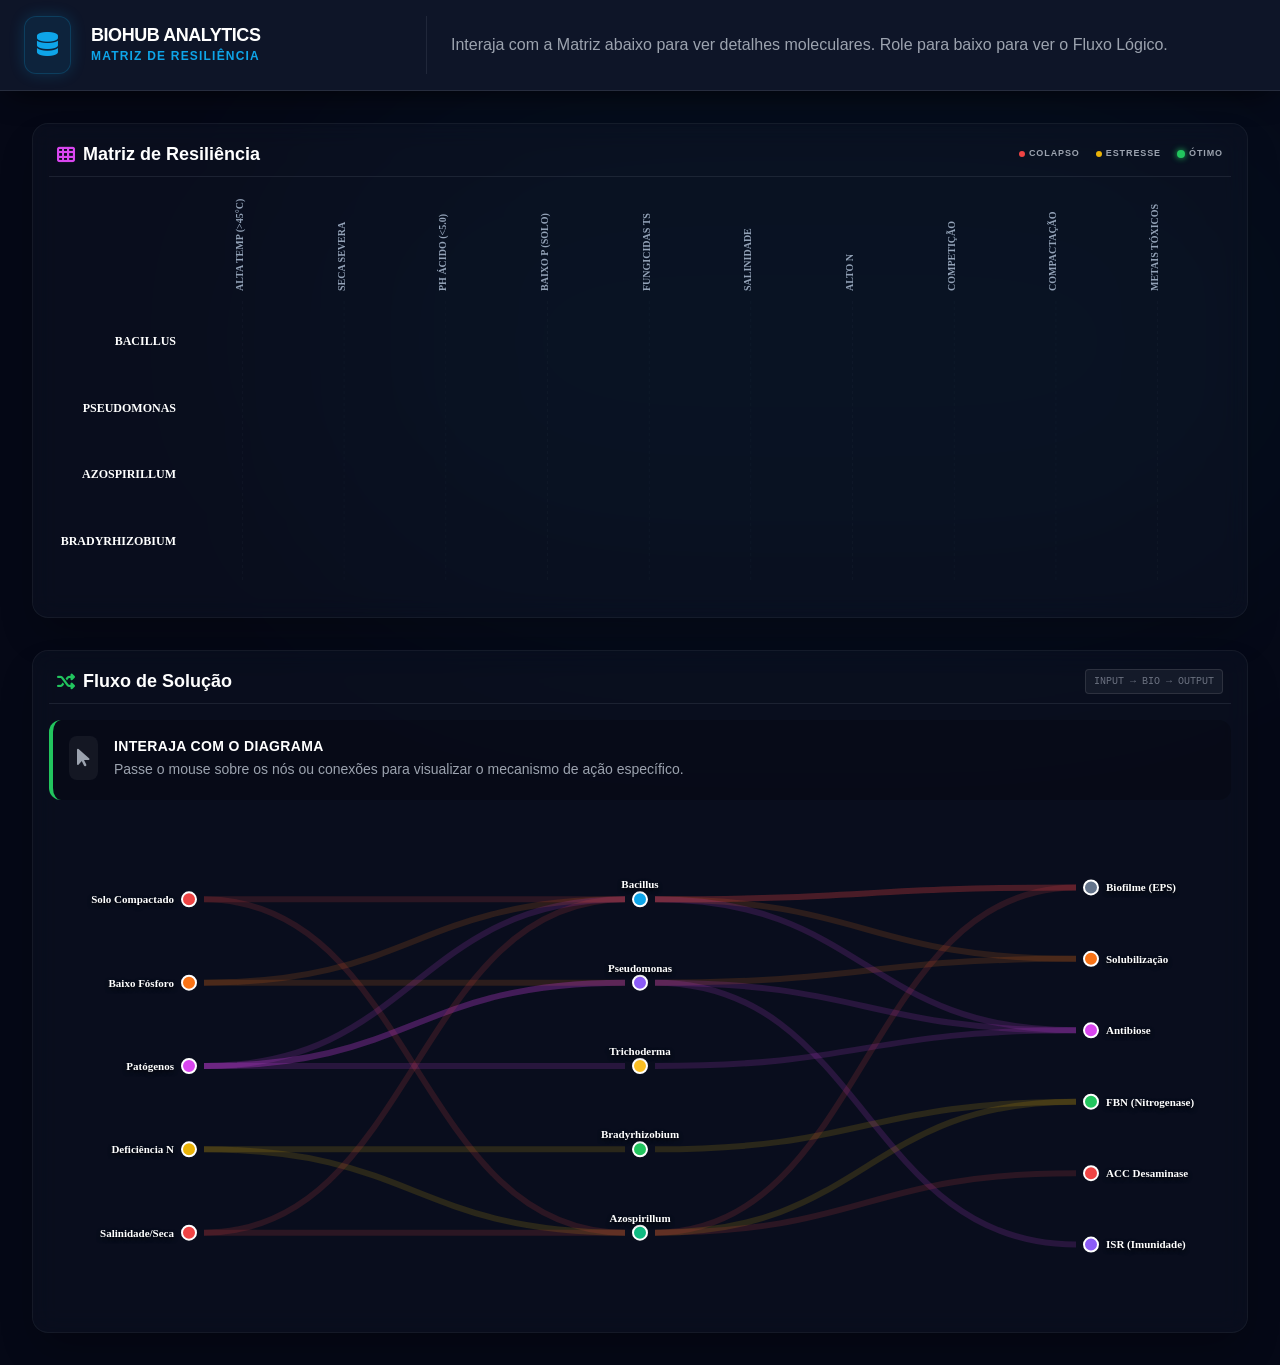
==== analytics.html @ 0f83b125 "RizoWiki 1.0 — versão Dia de Campo (tela interativa) - Corrige 'undefined' no Protocolo, contraste n" ====
<!DOCTYPE html>
<html lang="pt-BR">

<head>
    <meta charset="UTF-8">
    <meta name="viewport" content="width=device-width, initial-scale=1.0">
    <title>BioHub Analytics - Dashboard Final</title>

    <script src="lib/tailwindcss.min.js"></script>
    <script src="lib/d3.v7.min.js"></script>
    <script src="lib/d3-sankey.min.js"></script>

    <link rel="stylesheet" href="css/all.min.css">
    <!-- opcional: <link rel="stylesheet" href="css/fonts.css"> -->

    <script>
        tailwind.config = {
            darkMode: 'class',
            theme: {
                extend: {
                    fontFamily: {
                        sans: ['Inter', 'sans-serif'],
                        display: ['Space Grotesk', 'sans-serif'],
                    },
                    colors: {
                        bio: {
                            dark: '#050816',
                            accent: '#0ea5e9',
                            leaf: '#22c55e',
                            soil: '#f97316',
                            purple: '#d946ef',
                            red: '#ef4444',
                            gold: '#eab308'
                        }
                    }
                }
            }
        }
    </script>

    <style>
        /* ESTILOS BASE */
        body {
            background-color: #050816;
            color: #cbd5e1;
            overflow-x: hidden;
            transition: background-color 0.3s, color 0.3s;
        }

        /* ESTILOS LIGHT MODE */
        html.light-mode body {
            background-color: #f1f5f9;
            color: #334155;
        }

        /* Barra e Painéis no Light Mode */
        html.light-mode .glass-bar {
            background: rgba(255, 255, 255, 0.95) !important;
            border-bottom: 1px solid #e2e8f0 !important;
            box-shadow: 0 4px 6px -1px rgba(0, 0, 0, 0.05) !important;
        }

        html.light-mode .glass-panel {
            background: #ffffff !important;
            border: 1px solid #e2e8f0 !important;
            box-shadow: 0 10px 15px -3px rgba(0, 0, 0, 0.05) !important;
        }

        /* Ajuste da Caixa de Status no Light Mode */
        html.light-mode #sankey-status {
            background-color: #f8fafc !important;
            border-left-width: 4px !important;
            border-color: #e2e8f0 !important;
        }

        html.light-mode #sankey-status-desc {
            color: #64748b !important;
        }

        html.light-mode #sankey-icon-box {
            background-color: #e2e8f0 !important;
            color: #475569 !important;
        }

        /* Textos no Light Mode */
        html.light-mode h3,
        html.light-mode h4,
        html.light-mode strong {
            color: #0f172a !important;
        }

        html.light-mode p,
        html.light-mode .text-gray-400 {
            color: #475569 !important;
        }

        /* ESTILOS DARK MODE (PADRÃO) */
        .glass-bar {
            background: rgba(15, 23, 42, 0.95);
            backdrop-filter: blur(20px);
            border-bottom: 1px solid rgba(255, 255, 255, 0.1);
            box-shadow: 0 10px 30px -10px rgba(0, 0, 0, 0.8);
        }

        .glass-panel {
            background: rgba(15, 23, 42, 0.4);
            backdrop-filter: blur(12px);
            border: 1px solid rgba(255, 255, 255, 0.05);
            box-shadow: 0 20px 40px -10px rgba(0, 0, 0, 0.3);
        }

        .d3-tooltip {
            position: absolute;
            text-align: left;
            padding: 8px 12px;
            background: rgba(0, 0, 0, 0.95);
            border: 1px solid #334155;
            border-radius: 6px;
            pointer-events: none;
            color: #fff;
            font-size: 11px;
            font-weight: 600;
            opacity: 0;
            transition: opacity 0.1s;
            z-index: 1000;
            white-space: nowrap;
        }

        /* Scrollbar Personalizada para Containers */
        .scroll-container {
            overflow-x: auto;
            overflow-y: hidden;
            -webkit-overflow-scrolling: touch;
            scrollbar-width: thin;
        }

        .scroll-container::-webkit-scrollbar {
            height: 6px;
        }

        .scroll-container::-webkit-scrollbar-track {
            background: rgba(0, 0, 0, 0.05);
        }

        .scroll-container::-webkit-scrollbar-thumb {
            background: rgba(150, 150, 150, 0.3);
            border-radius: 10px;
        }
    </style>
</head>

<body class="antialiased">

    <div class="sticky top-0 z-50 glass-bar w-full py-4 px-6 transition-all duration-300" id="info-bar">
        <div class="container mx-auto flex flex-col md:flex-row items-center justify-between gap-6">
            <div class="flex items-center gap-5 w-full md:w-1/3 border-r border-gray-500/20 pr-6">
                <div class="p-3 bg-bio-accent/10 rounded-xl border border-bio-accent/20 text-bio-accent text-2xl shadow-[0_0_15px_rgba(14,165,233,0.2)]"
                    id="bar-icon">
                    <i class="fas fa-database"></i>
                </div>
                <div>
                    <h4 id="bar-title"
                        class="text-white font-display font-bold text-lg uppercase tracking-tight leading-none mb-1">
                        BioHub Analytics</h4>
                    <div class="flex items-center gap-2">
                        <span class="text-bio-accent font-bold text-xs uppercase tracking-widest"
                            id="bar-subtitle">MATRIZ DE RESILIÊNCIA</span>
                    </div>
                </div>
            </div>
            <div class="w-full md:w-2/3">
                <p id="bar-desc"
                    class="text-gray-400 text-sm md:text-base leading-relaxed font-light transition-all duration-300">
                    Interaja com a Matriz abaixo para ver detalhes moleculares. Role para baixo para ver o Fluxo Lógico.
                </p>
            </div>
        </div>
    </div>

    <section class="min-h-screen py-8 relative">
        <div
            class="absolute top-0 left-1/4 w-[1000px] h-[500px] bg-bio-accent/5 rounded-full blur-[120px] pointer-events-none mix-blend-screen">
        </div>

        <div class="container mx-auto px-4 md:px-8 relative z-10 flex flex-col gap-8">

            <div class="glass-panel rounded-2xl p-4 animate-fade-in-up">
                <div class="flex justify-between items-center mb-1 border-b border-gray-500/20 pb-2 px-2">
                    <h3 class="text-white font-bold text-lg flex items-center gap-2 font-display">
                        <i class="fas fa-th text-bio-purple"></i> Matriz de Resiliência
                    </h3>
                    <div class="flex gap-4 text-[9px] uppercase tracking-widest text-gray-400 font-bold hidden md:flex">
                        <div class="flex items-center gap-1"><span class="w-1.5 h-1.5 rounded-full bg-bio-red"></span>
                            Colapso</div>
                        <div class="flex items-center gap-1"><span class="w-1.5 h-1.5 rounded-full bg-bio-gold"></span>
                            Estresse</div>
                        <div class="flex items-center gap-1"><span
                                class="w-2 h-2 rounded-full bg-bio-leaf shadow-[0_0_6px_#22c55e]"></span> Ótimo</div>
                    </div>
                </div>
                <div class="text-[10px] text-gray-500 md:hidden mb-2 text-center italic">Arraste para o lado para ver
                    toda a tabela &rarr;</div>
                <div class="w-full h-[420px] scroll-container" id="heatmap-wrapper">
                    <div id="heatmap-container"></div>
                </div>
            </div>

            <div class="glass-panel rounded-2xl p-4 animate-fade-in-up" style="animation-delay: 0.1s;">
                <div class="flex justify-between items-center mb-4 border-b border-gray-500/20 pb-2 px-2">
                    <h3 class="text-white font-bold text-lg flex items-center gap-2 font-display">
                        <i class="fas fa-random text-bio-leaf"></i> Fluxo de Solução
                    </h3>
                    <span
                        class="text-[10px] text-gray-500 font-mono bg-white/5 border border-white/10 px-2 py-1 rounded">INPUT
                        &rarr; BIO &rarr; OUTPUT</span>
                </div>

                <div id="sankey-status"
                    class="mb-4 p-4 rounded-xl bg-black/20 border-l-4 border-bio-leaf flex items-start gap-4 transition-all duration-300 min-h-[80px]">
                    <div class="p-2 bg-white/5 rounded-lg text-gray-400 shrink-0" id="sankey-icon-box">
                        <i class="fas fa-mouse-pointer text-xl"></i>
                    </div>
                    <div>
                        <h4 id="sankey-status-title" class="text-white font-bold text-sm uppercase tracking-wide mb-1">
                            Interaja com o Diagrama</h4>
                        <p id="sankey-status-desc" class="text-gray-400 text-sm leading-snug">
                            Passe o mouse sobre os nós ou conexões para visualizar o mecanismo de ação específico.
                        </p>
                    </div>
                </div>
                <div id="sankey-container" class="w-full min-h-[500px]"></div>
            </div>
        </div>

        <div id="tooltip" class="d3-tooltip opacity-0"></div>
    </section>

    <script>
        // ======================================================
        // 1. DADOS (DATA)
        // ======================================================

        const heatmapData = [
            { row: "BACILLUS", col: "ALTA TEMP (>45°C)", val: 9, mech: "Esporulação", desc: "Endósporos termoestáveis permitem sobrevivência acima de 45°C sem perda de viabilidade." },
            { row: "BACILLUS", col: "SECA SEVERA", val: 9, mech: "Dormência", desc: "Entra em estado de dormência metabólica total via esporulação." },
            { row: "BACILLUS", col: "PH ÁCIDO (<5.0)", val: 6, mech: "Biofilme", desc: "Tolerância moderada protegida por matriz exopolimérica." },
            { row: "BACILLUS", col: "BAIXO P (SOLO)", val: 9, mech: "PQQ-GDH", desc: "Alta eficiência na produção de Ácido Glucônico via PQQ-GDH." },
            { row: "BACILLUS", col: "FUNGICIDAS TS", val: 6, mech: "Degradação", desc: "Capacidade enzimática de degradar certos ativos químicos." },
            { row: "BACILLUS", col: "SALINIDADE", val: 8, mech: "Osmólitos", desc: "Acúmulo de prolina mantém turgor celular." },
            { row: "BACILLUS", col: "ALTO N", val: 9, mech: "Indiferente", desc: "Não sofre feedback negativo por nitrogênio mineral." },
            { row: "BACILLUS", col: "COMPETIÇÃO", val: 8, mech: "Antibióticos", desc: "Secreta lipopeptídeos (Iturinas) que eliminam competidores." },
            { row: "BACILLUS", col: "COMPACTAÇÃO", val: 7, mech: "EPS", desc: "EPS ajuda na agregação e estruturação do solo." },
            { row: "BACILLUS", col: "METAIS TÓXICOS", val: 7, mech: "Bioacumulação", desc: "Parede celular sequestra metais pesados." },

            { row: "PSEUDOMONAS", col: "ALTA TEMP (>45°C)", val: 2, mech: "Lise Celular", desc: "Células vegetativas morrem rapidamente >35°C." },
            { row: "PSEUDOMONAS", col: "SECA SEVERA", val: 3, mech: "Dessecação", desc: "Motilidade depende de filme de água contínuo." },
            { row: "PSEUDOMONAS", col: "PH ÁCIDO (<5.0)", val: 5, mech: "Inibição", desc: "Síntese de Pioverdina reduzida em pH baixo." },
            { row: "PSEUDOMONAS", col: "BAIXO P (SOLO)", val: 10, mech: "Ácidos Org.", desc: "Solubilizador mais rápido e agressivo da rizosfera." },
            { row: "PSEUDOMONAS", col: "FUNGICIDAS TS", val: 1, mech: "Mortal", desc: "Membrana externa exposta. Incompatível." },
            { row: "PSEUDOMONAS", col: "SALINIDADE", val: 4, mech: "Estresse", desc: "Choque osmótico prejudica divisão celular." },
            { row: "PSEUDOMONAS", col: "ALTO N", val: 8, mech: "Sinergia", desc: "Funciona bem em sistemas de alta tecnologia." },
            { row: "PSEUDOMONAS", col: "COMPETIÇÃO", val: 9, mech: "Sideróforos", desc: "Domina a competição por ferro." },
            { row: "PSEUDOMONAS", col: "COMPACTAÇÃO", val: 3, mech: "Anaerobiose", desc: "Aeróbia estrita. Sofre sem oxigênio." },
            { row: "PSEUDOMONAS", col: "METAIS TÓXICOS", val: 6, mech: "Efluxo", desc: "Bombas de efluxo conferem resistência moderada." },

            { row: "AZOSPIRILLUM", col: "ALTA TEMP (>45°C)", val: 5, mech: "Cistos", desc: "Cistos oferecem resistência média." },
            { row: "AZOSPIRILLUM", col: "SECA SEVERA", val: 7, mech: "Trehalose", desc: "Acúmulo de trehalose previne colapso." },
            { row: "AZOSPIRILLUM", col: "PH ÁCIDO (<5.0)", val: 6, mech: "Adaptação", desc: "Estirpes selecionadas para Cerrado." },
            { row: "AZOSPIRILLUM", col: "BAIXO P (SOLO)", val: 4, mech: "Indireto", desc: "Estimula raízes para buscar P." },
            { row: "AZOSPIRILLUM", col: "FUNGICIDAS TS", val: 3, mech: "Sensível", desc: "Mortalidade alta em contato direto." },
            { row: "AZOSPIRILLUM", col: "SALINIDADE", val: 7, mech: "ACC Desam.", desc: "Quebra etileno de estresse." },
            { row: "AZOSPIRILLUM", col: "ALTO N", val: 2, mech: "Inibição", desc: "Nitrogenase inibida por amônio." },
            { row: "AZOSPIRILLUM", col: "COMPETIÇÃO", val: 4, mech: "Lento", desc: "Crescimento mais lento que Pseudomonas." },
            { row: "AZOSPIRILLUM", col: "COMPACTAÇÃO", val: 6, mech: "Microaerófilo", desc: "Tolera baixos níveis de oxigênio." },
            { row: "AZOSPIRILLUM", col: "METAIS TÓXICOS", val: 5, mech: "Variável", desc: "Resistência varia entre estirpes." },

            { row: "BRADYRHIZOBIUM", col: "ALTA TEMP (>45°C)", val: 3, mech: "Perda pSym", desc: "Risco de perder plasmídeo simbiótico." },
            { row: "BRADYRHIZOBIUM", col: "SECA SEVERA", val: 5, mech: "Muco", desc: "EPS protege, mas infecção falha." },
            { row: "BRADYRHIZOBIUM", col: "PH ÁCIDO (<5.0)", val: 8, mech: "Evolução", desc: "Adaptado a solos ácidos tropicais." },
            { row: "BRADYRHIZOBIUM", col: "BAIXO P (SOLO)", val: 3, mech: "Dependente", desc: "Nodulação exige fósforo da planta." },
            { row: "BRADYRHIZOBIUM", col: "FUNGICIDAS TS", val: 4, mech: "Protetor", desc: "Exige inoculante turfoso." },
            { row: "BRADYRHIZOBIUM", col: "SALINIDADE", val: 5, mech: "Falha Infec.", desc: "Afeta deformação do pêlo radicular." },
            { row: "BRADYRHIZOBIUM", col: "ALTO N", val: 1, mech: "Aborto", desc: "Planta bloqueia nodulação com nitrato." },
            { row: "BRADYRHIZOBIUM", col: "COMPETIÇÃO", val: 2, mech: "Crítico", desc: "Requer doses massivas (10^9)." },
            { row: "BRADYRHIZOBIUM", col: "COMPACTAÇÃO", val: 4, mech: "Hipóxia", desc: "Bacteroides exigem fluxo de O2." },
            { row: "BRADYRHIZOBIUM", col: "METAIS TÓXICOS", val: 3, mech: "Sensível", desc: "Nodulação inibida precocemente." },
        ];

        const logicFlows = [
            { input: "s1", agent: "a1", output: "o1", desc: "Bacillus produz Biofilme/EPS para agregar o solo." },
            { input: "s1", agent: "a5", output: "o1", desc: "Azospirillum produz EPS nas raízes para microambientes." },
            { input: "s2", agent: "a2", output: "o2", desc: "Pseudomonas produz ácido glucônico massivo para solubilização." },
            { input: "s2", agent: "a1", output: "o2", desc: "Bacillus solubiliza fosfatos via PQQ-GDH." },
            { input: "s3", agent: "a3", output: "o3", desc: "Trichoderma realiza micoparasitismo direto e lise." },
            { input: "s3", agent: "a1", output: "o3", desc: "Bacillus secreta Iturinas (antibióticos)." },
            { input: "s3", agent: "a2", output: "o3", desc: "Pseudomonas priva patógenos de ferro (Sideróforos)." },
            { input: "s3", agent: "a2", output: "o6", desc: "Pseudomonas ativa ISR (imunidade sistêmica)." },
            { input: "s4", agent: "a4", output: "o4", desc: "Bradyrhizobium fixa N simbiótico em nódulos." },
            { input: "s4", agent: "a5", output: "o4", desc: "Azospirillum fixa N associativo (menor taxa)." },
            { input: "s5", agent: "a5", output: "o5", desc: "Azospirillum quebra etileno de estresse (ACC Desaminase)." },
            { input: "s5", agent: "a1", output: "o1", desc: "Bacillus forma biofilme para reter umidade." }
        ];

        const sankeyNodesDef = [
            { id: "s1", name: "Solo Compactado", col: 0, color: "#ef4444" },
            { id: "s2", name: "Baixo Fósforo", col: 0, color: "#f97316" },
            { id: "s3", name: "Patógenos", col: 0, color: "#d946ef" },
            { id: "s4", name: "Deficiência N", col: 0, color: "#eab308" },
            { id: "s5", name: "Salinidade/Seca", col: 0, color: "#ef4444" },

            { id: "a1", name: "Bacillus", col: 1, color: "#0ea5e9" },
            { id: "a2", name: "Pseudomonas", col: 1, color: "#8b5cf6" },
            { id: "a3", name: "Trichoderma", col: 1, color: "#fbbf24" },
            { id: "a4", name: "Bradyrhizobium", col: 1, color: "#22c55e" },
            { id: "a5", name: "Azospirillum", col: 1, color: "#10b981" },

            { id: "o1", name: "Biofilme (EPS)", col: 2, color: "#64748b" },
            { id: "o2", name: "Solubilização", col: 2, color: "#f97316" },
            { id: "o3", name: "Antibiose", col: 2, color: "#d946ef" },
            { id: "o4", name: "FBN (Nitrogenase)", col: 2, color: "#22c55e" },
            { id: "o5", name: "ACC Desaminase", col: 2, color: "#ef4444" },
            { id: "o6", name: "ISR (Imunidade)", col: 2, color: "#8b5cf6" }
        ];

        // ======================================================
        // 2. FUNÇÕES UI
        // ======================================================

        function updateInfoBar(title, desc, color, iconClass) {
            document.getElementById("bar-title").innerText = title;
            document.getElementById("bar-title").style.color = color;
            document.getElementById("bar-subtitle").innerText = "Detalhe Bioquímico";
            document.getElementById("bar-subtitle").style.color = color;
            document.getElementById("bar-desc").innerHTML = desc;

            const iconContainer = document.getElementById("bar-icon");
            iconContainer.innerHTML = `<i class="${iconClass}"></i>`;
            iconContainer.style.color = color;
            iconContainer.style.borderColor = color;
            iconContainer.style.backgroundColor = color + '1A';
        }

        function updateSankeyInfo(title, desc, color, iconClass) {
            const box = document.getElementById("sankey-status");
            const titleEl = document.getElementById("sankey-status-title");
            const descEl = document.getElementById("sankey-status-desc");
            const iconBox = document.getElementById("sankey-icon-box");

            if (document.documentElement.classList.contains('light-mode')) {
                box.style.borderLeftColor = color;
            } else {
                box.style.borderLeftColor = color;
            }
            iconBox.style.color = color;
            iconBox.innerHTML = `<i class="${iconClass} text-xl"></i>`;

            titleEl.innerText = title;
            titleEl.style.color = color;
            descEl.innerHTML = desc;
        }

        const tooltip = document.getElementById('tooltip');
        const showTooltip = (e, html) => {
            tooltip.innerHTML = html; tooltip.style.opacity = 1;
            tooltip.style.left = e.pageX + 15 + 'px'; tooltip.style.top = e.pageY + 15 + 'px';
        };
        const hideTooltip = () => { tooltip.style.opacity = 0; };

        // ======================================================
        // 3. RENDER HEATMAP (Com Scroll no Mobile)
        // ======================================================
        function renderHeatmap() {
            const wrapper = document.getElementById("heatmap-wrapper");
            const container = document.getElementById("heatmap-container");
            if (!container || !wrapper) return;
            container.innerHTML = "";

            const isLight = document.documentElement.classList.contains('light-mode');
            const textColor = isLight ? '#1e293b' : '#fff';
            const axisColor = isLight ? '#64748b' : '#94a3b8';
            const gridColor = isLight ? 'rgba(0,0,0,0.05)' : 'rgba(255,255,255,0.03)';

            const isMobile = window.innerWidth < 768;
            let computedWidth = wrapper.clientWidth || window.innerWidth - 40;
            const minWidth = isMobile ? 600 : computedWidth;

            const margin = { top: 120, right: 20, bottom: 20, left: 140 };
            const width = minWidth - margin.left - margin.right;
            const height = (wrapper.clientHeight || 420) - margin.top - margin.bottom;

            const svg = d3.select("#heatmap-container").append("svg")
                .attr("width", width + margin.left + margin.right)
                .attr("height", height + margin.top + margin.bottom)
                .append("g").attr("transform", `translate(${margin.left},${margin.top})`);

            const rows = [...new Set(heatmapData.map(d => d.row))];
            const cols = [...new Set(heatmapData.map(d => d.col))];

            const x = d3.scaleBand().range([0, width]).domain(cols).padding(0.05);
            const y = d3.scaleBand().range([0, height]).domain(rows).padding(0.2);

            svg.selectAll("path.grid").data(cols).enter().append("line")
                .attr("x1", d => x(d) + x.bandwidth() / 2).attr("x2", d => x(d) + x.bandwidth() / 2)
                .attr("y1", 0).attr("y2", height)
                .attr("stroke", gridColor).attr("stroke-width", 1).attr("stroke-dasharray", "3,3");

            const yAxis = svg.append("g").attr("class", "y-axis").call(d3.axisLeft(y).tickSize(0));
            yAxis.select(".domain").remove();
            yAxis.selectAll(".tick text").attr("fill", textColor).style("font-size", "12px").style("font-weight", "700").style("font-family", "Inter").style("text-anchor", "end").attr("dx", "-10");

            const xAxis = svg.append("g").attr("class", "x-axis").call(d3.axisTop(x).tickSize(0));
            xAxis.select(".domain").remove();
            xAxis.selectAll(".tick text").attr("transform", "rotate(-90)").attr("dy", "0.35em").attr("dx", "10").style("text-anchor", "start").style("fill", axisColor).style("font-family", "Space Grotesk").style("font-size", "10px").style("font-weight", "600");

            const colorScale = d3.scaleLinear().domain([1, 5, 9]).range(["#ef4444", "#eab308", "#22c55e"]);

            svg.selectAll()
                .data(heatmapData).enter().append("circle")
                .attr("cx", d => x(d.col) + x.bandwidth() / 2)
                .attr("cy", d => y(d.row) + y.bandwidth() / 2)
                .attr("r", 0)
                .style("fill", d => colorScale(d.val)).style("fill-opacity", 0.8)
                .style("stroke", d => colorScale(d.val)).style("stroke-width", 1)
                .style("cursor", "pointer")
                .on("mouseover", function (event, d) {
                    d3.select(this).transition().duration(150).attr("r", Math.min(x.bandwidth(), y.bandwidth()) / 1.5).style("fill-opacity", 1).style("stroke", textColor).style("stroke-width", 2);
                    updateInfoBar(`${d.row} vs ${d.col}`, d.desc, colorScale(d.val), "fas fa-microscope");
                    showTooltip(event, `Score: ${d.val}/10 • ${d.mech}`);
                })
                .on("mouseout", function (event, d) {
                    d3.select(this).transition().duration(250).attr("r", d.val * 1.3 + 3).style("fill-opacity", 0.8).style("stroke-width", 1).style("stroke", d => colorScale(d.val));
                    hideTooltip();
                })
                .transition().duration(800).delay((d, i) => i * 8).attr("r", d => d.val * 1.3 + 3);
        }

        // ======================================================
        // 4. RENDER SANKEY (Vertical no Mobile, Horizontal no Desktop)
        // ======================================================
        function renderManualSankey() {
            const container = document.getElementById("sankey-container");
            if (!container) return;
            container.innerHTML = "";

            // Threshold para Mobile (Vertical) - GARANTE O VERTICAL NO CELULAR
            const isMobile = window.innerWidth < 1024;

            const width = container.clientWidth || window.innerWidth - 40;
            const height = isMobile ? 800 : 500;
            container.style.height = height + "px";

            const isLight = document.documentElement.classList.contains('light-mode');
            const textFill = isLight ? '#1e293b' : '#fff';
            const nodeStroke = isLight ? '#cbd5e1' : '#fff';

            const svg = d3.select("#sankey-container").append("svg").attr("width", width).attr("height", height);

            const cols = [[], [], []];
            sankeyNodesDef.forEach(n => cols[n.col].push(n));

            // CORRIGIDO AQUI: Margem 140px no Desktop para não cortar o texto
            const paddingMain = isMobile ? 60 : 140;
            const laneSize = isMobile ? height : width;
            const lanePositions = [paddingMain, laneSize / 2, laneSize - paddingMain];

            cols.forEach((nodesInGroup, groupIndex) => {
                const crossSize = isMobile ? width : height;
                const spacing = crossSize / (nodesInGroup.length + 1);
                nodesInGroup.forEach((node, i) => {
                    if (isMobile) {
                        node.x = spacing * (i + 1);
                        node.y = lanePositions[groupIndex];
                    } else {
                        node.x = lanePositions[groupIndex];
                        node.y = spacing * (i + 1);
                    }
                });
            });

            const linksToDraw = [];
            logicFlows.forEach((flow, index) => {
                const nodeIn = sankeyNodesDef.find(n => n.id === flow.input);
                const nodeAg = sankeyNodesDef.find(n => n.id === flow.agent);
                const nodeOut = sankeyNodesDef.find(n => n.id === flow.output);
                linksToDraw.push({ source: nodeIn, target: nodeAg, flowId: index, desc: flow.desc, color: nodeIn.color, width: 6 });
                linksToDraw.push({ source: nodeAg, target: nodeOut, flowId: index, desc: flow.desc, color: nodeIn.color, width: 6 });
            });

            let linkGen;
            if (isMobile) {
                linkGen = d3.linkVertical().source(d => [d.source.x, d.source.y + 10]).target(d => [d.target.x, d.target.y - 10]);
            } else {
                linkGen = d3.linkHorizontal().source(d => [d.source.x + 15, d.source.y]).target(d => [d.target.x - 15, d.target.y]);
            }

            const linkSelection = svg.selectAll("path.link")
                .data(linksToDraw).enter().append("path")
                .attr("class", "link")
                .attr("d", linkGen)
                .attr("fill", "none")
                .attr("stroke", d => d.color)
                .attr("stroke-width", d => d.width)
                .attr("stroke-opacity", 0.15)
                .style("transition", "all 0.3s")
                .style("cursor", "pointer");

            const nodeSelection = svg.selectAll("g.node")
                .data(sankeyNodesDef).enter().append("g")
                .attr("class", "node")
                .attr("transform", d => `translate(${d.x},${d.y})`)
                .style("cursor", "pointer");

            nodeSelection.append("circle")
                .attr("r", 7).attr("fill", d => d.color).attr("stroke", nodeStroke).attr("stroke-width", 2);

            const text = nodeSelection.append("text")
                .text(d => d.name)
                .attr("fill", textFill)
                .style("font-size", isMobile ? "10px" : "11px") // Fonte menor no mobile
                .style("font-weight", "700").style("font-family", "Inter").style("pointer-events", "none")
                .style("text-shadow", isLight ? "none" : "0 2px 4px rgba(0,0,0,0.8)");

            if (isMobile) {
                // *** Lógica VERTICAL (Mobile) com ROTAÇÃO ***
                text.attr("text-anchor", "start")
                    .attr("transform", d => {
                        // Topo e Meio: Rotação -45 (Sobe p/ direita)
                        if (d.col !== 2) {
                            return `rotate(-45) translate(8, -3)`;
                        }
                        // Fundo (Output): Rotação 45 (Desce p/ direita)
                        else {
                            return `rotate(45) translate(8, 3)`;
                        }
                    });
            } else {
                // *** Lógica HORIZONTAL (Desktop) - RESTAURADA ***
                text
                    .attr("dy", "0.35em")
                    .attr("x", d => d.col === 2 ? 15 : (d.col === 0 ? -15 : 0))
                    .attr("y", d => d.col === 1 ? -15 : 0) // Ajuste fino central
                    .attr("text-anchor", d => d.col === 2 ? "start" : (d.col === 0 ? "end" : "middle"));
            }

            // Interatividade
            linkSelection.on("mouseover", function (e, d) { highlightFlow(d.flowId, d.desc, d.color); }).on("mouseout", resetHighlight);
            nodeSelection.on("mouseover", function (e, d) {
                const flowsInvolved = logicFlows.map((flow, idx) => ({ ...flow, id: idx })).filter(flow => flow.input === d.id || flow.agent === d.id || flow.output === d.id);
                const activeFlowIds = flowsInvolved.map(f => f.id);
                linkSelection.attr("stroke-opacity", l => activeFlowIds.includes(l.flowId) ? 0.8 : 0.05).attr("stroke-width", l => activeFlowIds.includes(l.flowId) ? l.width + 3 : l.width);
                let descText = d.col === 0 ? `Problema Inicial. Afeta ${flowsInvolved.length} vias biológicas.` : (d.col === 1 ? `Agente Central.` : `Mecanismo Resultante.`);
                updateSankeyInfo(d.name, descText, d.color, "fas fa-circle");
            }).on("mouseout", resetHighlight);

            function highlightFlow(flowId, desc, color) {
                linkSelection.attr("stroke-opacity", 0.05).filter(l => l.flowId === flowId).attr("stroke-opacity", 0.9).attr("stroke-width", l => l.width + 4);
                updateSankeyInfo("Fluxo Lógico Ativado", desc, color, "fas fa-project-diagram");
            }

            function resetHighlight() {
                linkSelection.attr("stroke-opacity", 0.15).attr("stroke-width", l => l.width);
                const isLight = document.documentElement.classList.contains('light-mode');
                const defColor = isLight ? '#10b981' : '#22c55e';
                updateSankeyInfo("Interaja com o Diagrama", "Passe o mouse sobre os nós...", defColor, "fas fa-mouse-pointer");
            }
        }

        // THEME SYNC & RESIZE
        window.addEventListener('message', (event) => {
            const html = document.documentElement;
            let shouldRender = false;

            if (event.data === 'toggle-theme') {
                html.classList.toggle('light-mode');
                if (html.classList.contains('light-mode')) { html.classList.remove('dark'); } else { html.classList.add('dark'); }
                shouldRender = true;
            }

            if (event.data === 'force-light') {
                if (!html.classList.contains('light-mode')) {
                    html.classList.add('light-mode');
                    html.classList.remove('dark');
                    shouldRender = true;
                }
            }

            if (shouldRender) {
                renderHeatmap();
                renderManualSankey();
            }
        });

        document.addEventListener("DOMContentLoaded", () => {
            try {
                if (window.parent && window.parent.document.documentElement.classList.contains('light-mode')) {
                    document.documentElement.classList.add('light-mode');
                }
            } catch (e) { }
            setTimeout(() => { renderHeatmap(); renderManualSankey(); }, 300);
        });

        window.addEventListener("resize", () => { renderHeatmap(); renderManualSankey(); });
    </script>
</body>

</html>
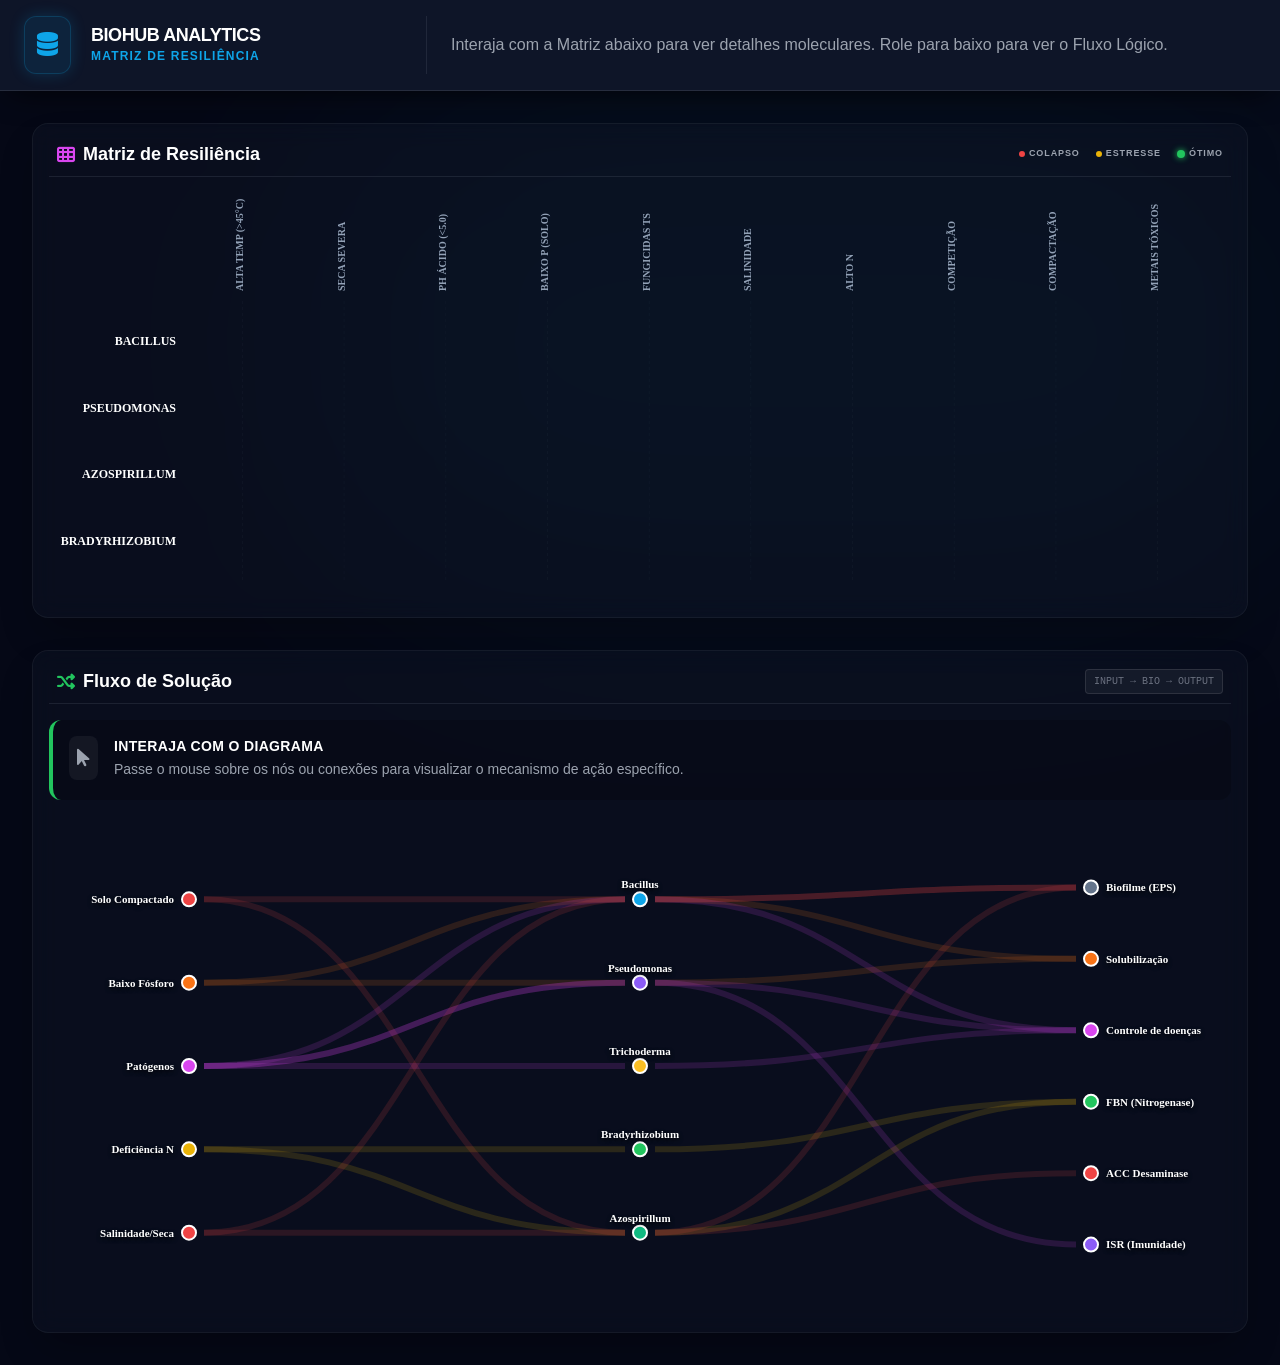
==== commit 5d3fa645: "Radar de alvos, aba Fatores interativa e segunda rodada da revisão - Wiki/Bioinseticidas: radar "Que" ====
--- a/analytics.html
+++ b/analytics.html
@@ -289,7 +289,7 @@
         const logicFlows = [
             { input: "s1", agent: "a1", output: "o1", desc: "Bacillus produz Biofilme/EPS para agregar o solo." },
             { input: "s1", agent: "a5", output: "o1", desc: "Azospirillum produz EPS nas raízes para microambientes." },
-            { input: "s2", agent: "a2", output: "o2", desc: "Pseudomonas produz ácido glucônico massivo para solubilização." },
+            { input: "s2", agent: "a2", output: "o2", desc: "Pseudomonas solta fosfato com ácidos orgânicos (como o glucônico)." },
             { input: "s2", agent: "a1", output: "o2", desc: "Bacillus solubiliza fosfatos via PQQ-GDH." },
             { input: "s3", agent: "a3", output: "o3", desc: "Trichoderma realiza micoparasitismo direto e lise." },
             { input: "s3", agent: "a1", output: "o3", desc: "Bacillus secreta Iturinas (antibióticos)." },
@@ -316,7 +316,7 @@
 
             { id: "o1", name: "Biofilme (EPS)", col: 2, color: "#64748b" },
             { id: "o2", name: "Solubilização", col: 2, color: "#f97316" },
-            { id: "o3", name: "Antibiose", col: 2, color: "#d946ef" },
+            { id: "o3", name: "Controle de doenças", col: 2, color: "#d946ef" },
             { id: "o4", name: "FBN (Nitrogenase)", col: 2, color: "#22c55e" },
             { id: "o5", name: "ACC Desaminase", col: 2, color: "#ef4444" },
             { id: "o6", name: "ISR (Imunidade)", col: 2, color: "#8b5cf6" }
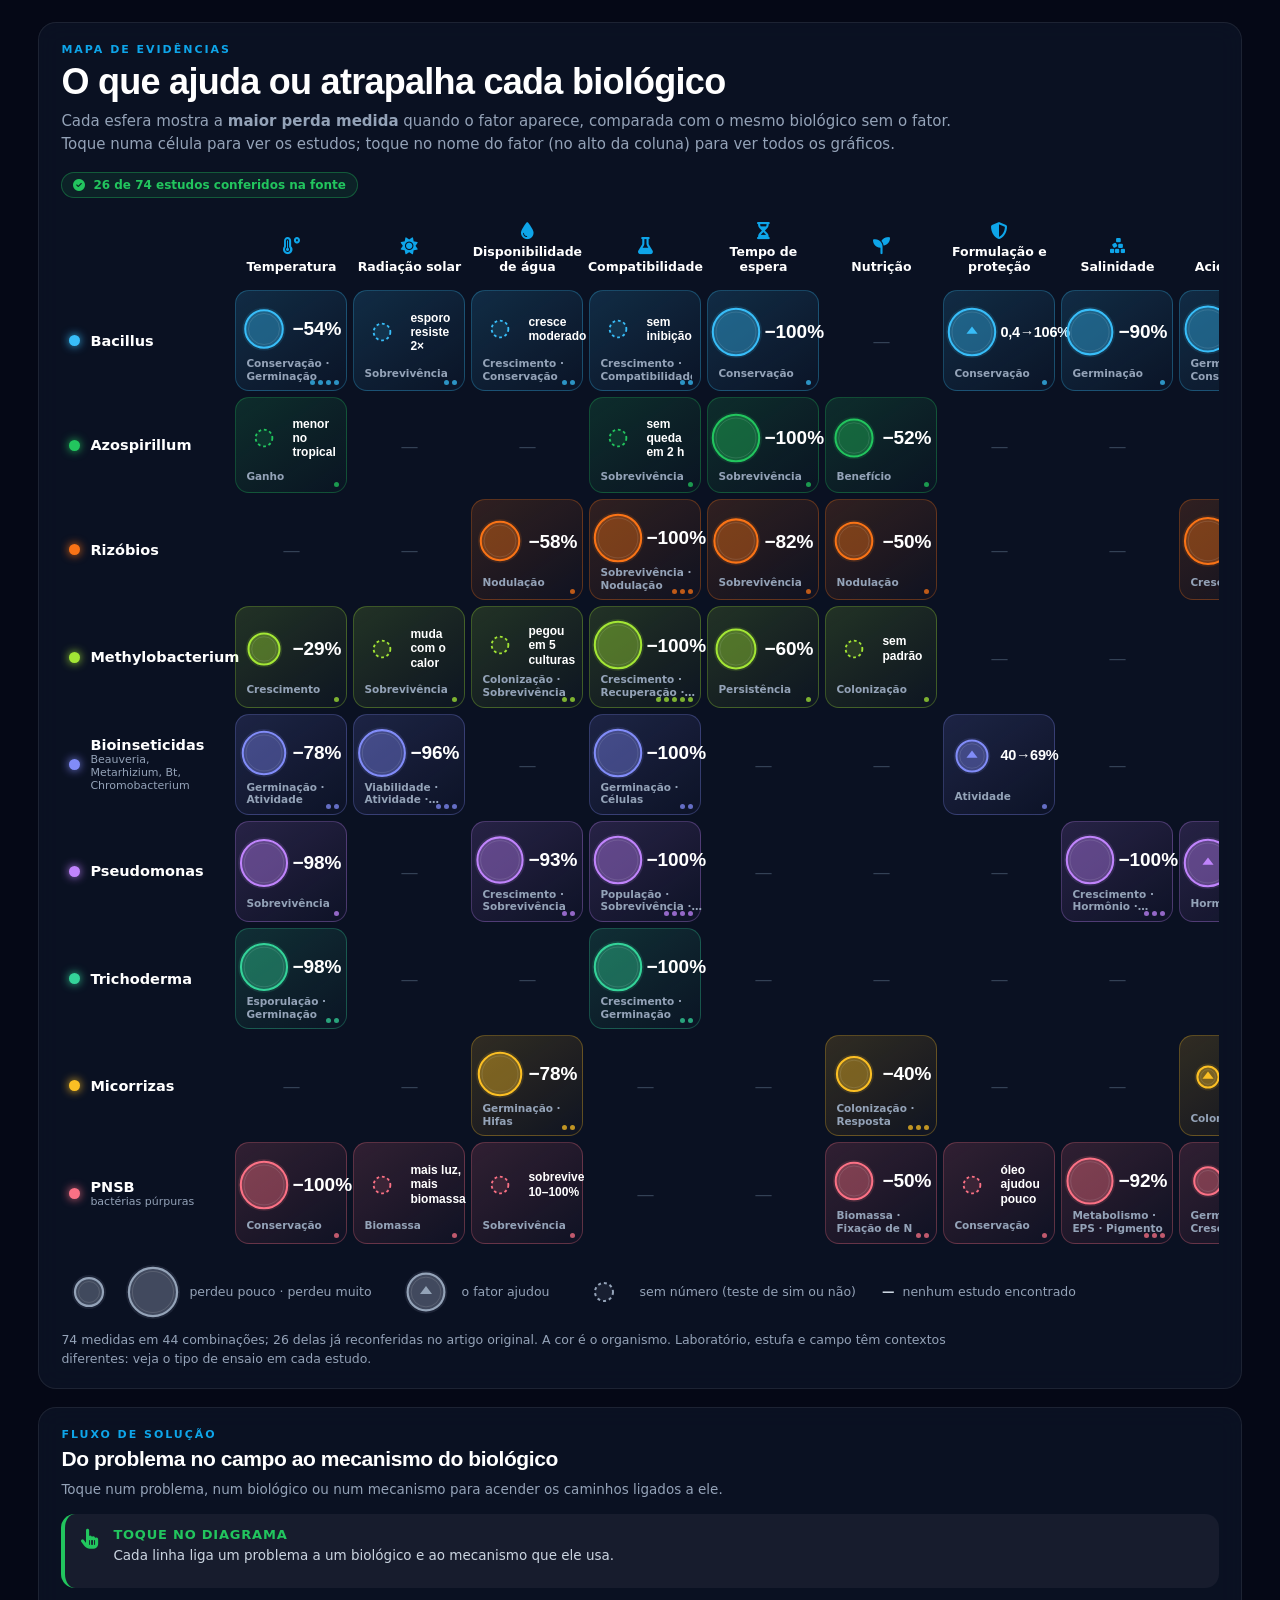
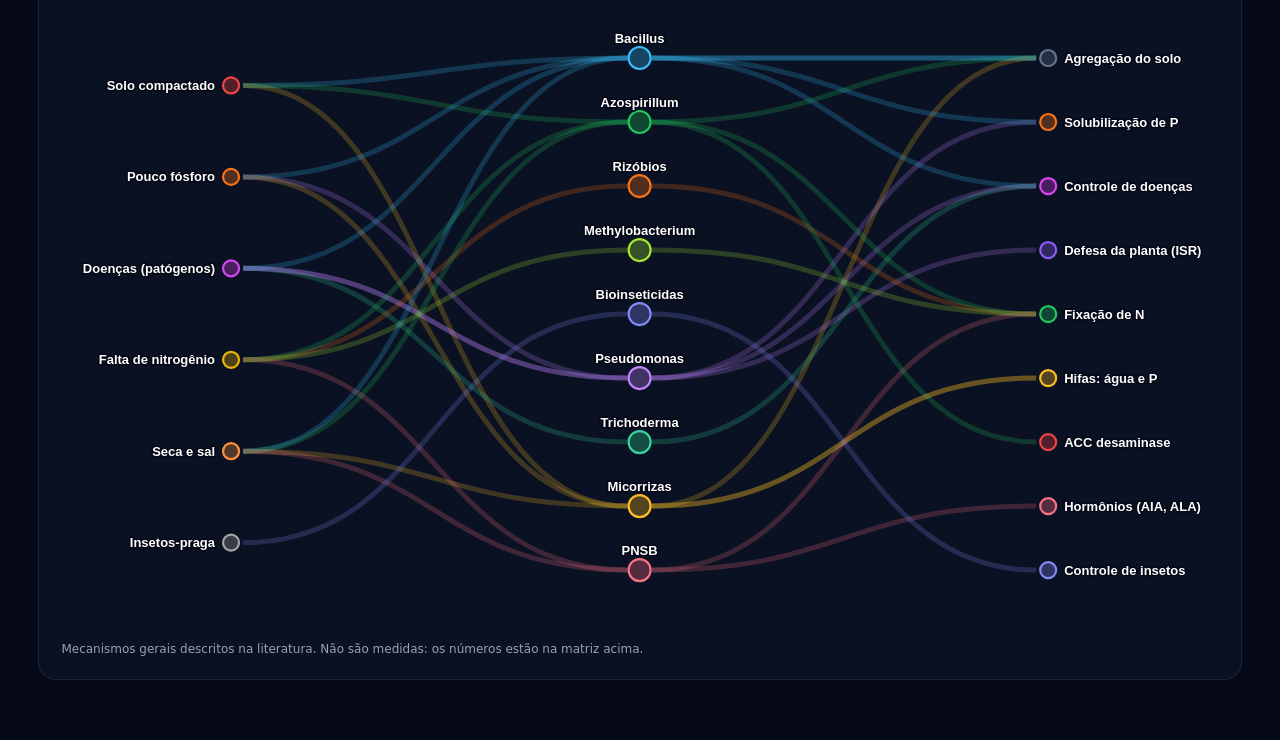
==== commit 975507d4: "Aba Fatores nova: matriz com 74 estudos, gráficos e Sankey - analytics.html passa a ser o módulo Fat" ====
--- a/analytics.html
+++ b/analytics.html
@@ -1,606 +1,145 @@
 <!DOCTYPE html>
-<html lang="pt-BR">
+<html lang="pt-BR" class="dark">
+<head>
+<meta charset="UTF-8">
+<meta name="viewport" content="width=device-width, initial-scale=1.0">
+<title>RizoWiki · Fatores</title>
+<link rel="stylesheet" href="css/all.min.css">
+<style>
+:root { --bg:#050816; --panel:rgba(15,23,42,.62); --panel-b:rgba(255,255,255,.08); --text:#cbd5e1; --muted:#94a3b8; --faint:#334155;
+  --strong:#fff; --grid:rgba(255,255,255,.07); --chip:rgba(255,255,255,.05); --chip-b:rgba(255,255,255,.1); --hatch:rgba(148,163,184,.13);
+  --pop:#0f172a; --shadow:0 20px 50px rgba(0,0,0,.55); --accent:#0ea5e9; }
+html.light-mode { --bg:#f1f5f9; --panel:#ffffff; --panel-b:#e2e8f0; --text:#334155; --muted:#64748b; --faint:#cbd5e1; --strong:#0f172a;
+  --grid:rgba(15,23,42,.08); --chip:#f8fafc; --chip-b:#e2e8f0; --hatch:rgba(100,116,139,.14); --pop:#ffffff; --shadow:0 18px 40px rgba(15,23,42,.18); }
+* { box-sizing: border-box; }
+body { margin:0; background:var(--bg); color:var(--text); font-family:Inter, system-ui, sans-serif; transition:background .3s,color .3s; overflow-x:hidden; }
+button { font:inherit; color:inherit; cursor:pointer; touch-action:manipulation; }
+.wrap { max-width:1500px; margin:0 auto; padding:22px clamp(12px,3vw,40px) 60px; }
+.panel { background:var(--panel); border:1px solid var(--panel-b); border-radius:18px; padding:20px 22px; backdrop-filter:blur(12px); }
+.display { font-family:'Space Grotesk', Inter, sans-serif; }
+.eyebrow { font-size:11px; letter-spacing:.18em; text-transform:uppercase; font-weight:800; color:var(--accent); margin:0 0 6px; }
+h1,h2,h3 { color:var(--strong); margin:0; font-family:'Space Grotesk', Inter, sans-serif; letter-spacing:-.02em; }
+h1 { font-size:clamp(24px,3vw,36px); line-height:1.1; }
+h2 { font-size:21px; }
+h3 { font-size:16px; }
+.lead { color:var(--muted); font-size:15px; line-height:1.55; margin:8px 0 0; max-width:900px; }
+.selo { display:inline-flex; gap:8px; align-items:center; font-size:12px; font-weight:700; color:#22c55e; background:rgba(34,197,94,.1);
+  border:1px solid rgba(34,197,94,.35); padding:5px 11px; border-radius:999px; }
+html.embutido body { background:transparent; }
+.chip.ok { color:#22c55e; } .chip.pend { color:#eab308; }
+.sankey-panel { margin-top:18px; }
+.sk-info { --c:#22c55e; display:flex; gap:14px; align-items:flex-start; margin:14px 0 6px; padding:13px 16px; border-radius:14px; background:var(--chip);
+  border-left:4px solid var(--c); min-height:74px; }
+.sk-info > i { color:var(--c); font-size:20px; margin-top:2px; }
+.sk-info b { display:block; color:var(--c); font-size:13px; text-transform:uppercase; letter-spacing:.06em; margin-bottom:3px; }
+.sk-info span { font-size:13.5px; line-height:1.5; color:var(--text); }
+#sankey svg { display:block; overflow:visible; }
+.previa { display:inline-flex; gap:8px; align-items:center; font-size:12px; font-weight:700; color:#eab308; background:rgba(234,179,8,.1);
+  border:1px solid rgba(234,179,8,.35); padding:5px 11px; border-radius:999px; }
 
-<head>
-    <meta charset="UTF-8">
-    <meta name="viewport" content="width=device-width, initial-scale=1.0">
-    <title>BioHub Analytics - Dashboard Final</title>
+/* navegação por fator */
+.nav { display:flex; gap:8px; overflow-x:auto; padding:4px 2px 10px; margin:16px 0 6px; scrollbar-width:thin; }
+.nav button { display:inline-flex; align-items:center; gap:8px; white-space:nowrap; min-height:48px; padding:10px 16px; border-radius:12px;
+  background:var(--chip); border:1px solid var(--chip-b); font-weight:700; font-size:14px; color:var(--text); transition:all .2s; }
+.nav button i { color:var(--muted); }
+.nav button.on { background:var(--accent); border-color:var(--accent); color:#fff; }
+.nav button.on i { color:#fff; }
+.nav button.soacervo { opacity:.55; cursor:default; }
 
-    <script src="lib/tailwindcss.min.js"></script>
-    <script src="lib/d3.v7.min.js"></script>
-    <script src="lib/d3-sankey.min.js"></script>
+/* MATRIZ */
+.matriz-rolagem { overflow-x:auto; margin-top:14px; padding-bottom:6px; }
+.matriz { display:grid; grid-template-columns:168px repeat(9, minmax(112px,1fr)); gap:6px; min-width:1220px; }
+.m-cab { display:flex; flex-direction:column; align-items:center; justify-content:flex-end; gap:5px; padding:6px 4px 10px; border-radius:12px;
+  background:none; border:0; color:var(--strong); font-weight:700; font-size:12.5px; text-align:center; line-height:1.2; min-height:72px; }
+.m-cab i { font-size:17px; color:var(--accent); }
+.m-cab:hover { background:var(--chip); }
+.m-cab.soacervo { color:var(--muted); cursor:default; }
+.m-cab.soacervo i { color:var(--muted); }
+.m-org { display:flex; align-items:center; gap:10px; padding:0 8px; font-weight:700; color:var(--strong); font-size:14.5px; }
+.m-org i { width:11px; height:11px; border-radius:50%; flex:none; box-shadow:0 0 10px var(--c); background:var(--c); }
+.m-org small { display:block; font-weight:500; color:var(--muted); font-size:11px; }
+.tile { position:relative; min-height:96px; border-radius:14px; display:grid; grid-template-columns:52px 1fr; grid-template-rows:auto auto; align-items:center; column-gap:2px; padding:12px 8px 8px 2px; text-align:left;
+  background:linear-gradient(145deg, var(--bgc), transparent 120%); border:1px solid var(--bdc); transition:transform .15s, box-shadow .2s; }
+.tile:hover, .tile.sel { transform:translateY(-2px); box-shadow:0 10px 26px -10px var(--c); border-color:var(--c); }
+.tile svg { flex:none; overflow:visible; }
+.t-txt { display:flex; flex-direction:column; min-width:0; }
+.t-resp { grid-column:1 / -1; padding:2px 4px 0 8px; font-size:10.5px; color:var(--muted); font-weight:600; line-height:1.2; display:-webkit-box; -webkit-line-clamp:2; -webkit-box-orient:vertical; overflow:hidden; }
+.tile svg { width:52px; height:52px; }
+.t-num { font-family:'Space Grotesk', Inter, sans-serif; font-size:19px; color:var(--strong); line-height:1.15; white-space:nowrap; }
+.t-num.q { font-size:12px; font-family:Inter, sans-serif; white-space:normal; line-height:1.2; }
+.t-num.p { font-size:14.5px; letter-spacing:-.3px; }
+.t-pe { position:absolute; right:7px; bottom:5px; display:flex; gap:3px; }
+.t-pe span { width:5px; height:5px; border-radius:50%; background:var(--c); opacity:.75; }
+.t-acv { position:absolute; right:6px; top:5px; font-size:10px; font-weight:700; color:var(--muted); background:var(--chip); border:1px solid var(--chip-b);
+  padding:1px 6px; border-radius:999px; }
+.tile.acervo { --c:#64748b; background:repeating-linear-gradient(135deg, var(--hatch) 0 6px, transparent 6px 13px); border:1px dashed var(--chip-b);
+  justify-content:center; flex-direction:column; gap:2px; text-align:center; padding:6px; }
+.tile.acervo { display:flex; flex-direction:column; justify-content:center; align-items:center; padding:8px; text-align:center; }
+.tile.acervo b { font-size:12px; color:var(--text); }
+.tile.acervo small { font-size:11px; color:var(--muted); }
+.vazio { display:flex; align-items:center; justify-content:center; color:var(--faint); font-size:18px; min-height:96px; }
+.legenda { display:flex; flex-wrap:wrap; gap:8px 26px; align-items:center; margin-top:14px; font-size:12.5px; color:var(--muted); }
+.legenda > span { display:inline-flex; align-items:center; gap:8px; }
+.leg-hatch { width:26px; height:18px; border-radius:5px; border:1px dashed var(--chip-b); background:repeating-linear-gradient(135deg, var(--hatch) 0 4px, transparent 4px 8px); }
 
-    <link rel="stylesheet" href="css/all.min.css">
-    <!-- opcional: <link rel="stylesheet" href="css/fonts.css"> -->
+/* POPOVER junto do toque */
+.pop { position:fixed; z-index:60; width:min(420px, calc(100vw - 24px)); background:var(--pop); border:1px solid var(--panel-b); border-radius:16px;
+  box-shadow:var(--shadow); padding:16px 16px 14px; border-top:4px solid var(--c); animation:aparece .15s ease-out; }
+@keyframes aparece { from { opacity:0; transform:translateY(6px) scale(.98); } to { opacity:1; transform:none; } }
+.pop h3 { font-size:16px; padding-right:34px; }
+.pop .sub { font-size:12px; color:var(--muted); margin:3px 0 10px; }
+.pop .fechar { position:absolute; right:10px; top:8px; width:34px; height:34px; border-radius:10px; border:0; background:var(--chip); color:var(--muted); }
+.pop-item { display:grid; grid-template-columns:64px 1fr; gap:10px; padding:10px 0; border-top:1px solid var(--grid); align-items:center; }
+.pop-item p { margin:0; font-size:13.5px; line-height:1.4; color:var(--text); }
+.pop-item small { display:block; color:var(--muted); font-size:11.5px; margin-top:3px; }
+.pop-num { font-family:'Space Grotesk', Inter, sans-serif; font-weight:700; font-size:20px; color:var(--c); text-align:center; line-height:1.1; }
+.pop-num small { font-family:Inter, sans-serif; font-size:10px; color:var(--muted); font-weight:600; }
+.pop-ir { margin-top:10px; width:100%; min-height:46px; border-radius:12px; border:0; background:var(--c); color:#0b1020; font-weight:800; font-size:14px; }
+.pop-acv { font-size:12.5px; color:var(--muted); line-height:1.45; }
+.pop-acv li { margin:3px 0; }
 
-    <script>
-        tailwind.config = {
-            darkMode: 'class',
-            theme: {
-                extend: {
-                    fontFamily: {
-                        sans: ['Inter', 'sans-serif'],
-                        display: ['Space Grotesk', 'sans-serif'],
-                    },
-                    colors: {
-                        bio: {
-                            dark: '#050816',
-                            accent: '#0ea5e9',
-                            leaf: '#22c55e',
-                            soil: '#f97316',
-                            purple: '#d946ef',
-                            red: '#ef4444',
-                            gold: '#eab308'
-                        }
-                    }
-                }
-            }
-        }
-    </script>
-
-    <style>
-        /* ESTILOS BASE */
-        body {
-            background-color: #050816;
-            color: #cbd5e1;
-            overflow-x: hidden;
-            transition: background-color 0.3s, color 0.3s;
-        }
-
-        /* ESTILOS LIGHT MODE */
-        html.light-mode body {
-            background-color: #f1f5f9;
-            color: #334155;
-        }
-
-        /* Barra e Painéis no Light Mode */
-        html.light-mode .glass-bar {
-            background: rgba(255, 255, 255, 0.95) !important;
-            border-bottom: 1px solid #e2e8f0 !important;
-            box-shadow: 0 4px 6px -1px rgba(0, 0, 0, 0.05) !important;
-        }
-
-        html.light-mode .glass-panel {
-            background: #ffffff !important;
-            border: 1px solid #e2e8f0 !important;
-            box-shadow: 0 10px 15px -3px rgba(0, 0, 0, 0.05) !important;
-        }
-
-        /* Ajuste da Caixa de Status no Light Mode */
-        html.light-mode #sankey-status {
-            background-color: #f8fafc !important;
-            border-left-width: 4px !important;
-            border-color: #e2e8f0 !important;
-        }
-
-        html.light-mode #sankey-status-desc {
-            color: #64748b !important;
-        }
-
-        html.light-mode #sankey-icon-box {
-            background-color: #e2e8f0 !important;
-            color: #475569 !important;
-        }
-
-        /* Textos no Light Mode */
-        html.light-mode h3,
-        html.light-mode h4,
-        html.light-mode strong {
-            color: #0f172a !important;
-        }
-
-        html.light-mode p,
-        html.light-mode .text-gray-400 {
-            color: #475569 !important;
-        }
-
-        /* ESTILOS DARK MODE (PADRÃO) */
-        .glass-bar {
-            background: rgba(15, 23, 42, 0.95);
-            backdrop-filter: blur(20px);
-            border-bottom: 1px solid rgba(255, 255, 255, 0.1);
-            box-shadow: 0 10px 30px -10px rgba(0, 0, 0, 0.8);
-        }
-
-        .glass-panel {
-            background: rgba(15, 23, 42, 0.4);
-            backdrop-filter: blur(12px);
-            border: 1px solid rgba(255, 255, 255, 0.05);
-            box-shadow: 0 20px 40px -10px rgba(0, 0, 0, 0.3);
-        }
-
-        .d3-tooltip {
-            position: absolute;
-            text-align: left;
-            padding: 8px 12px;
-            background: rgba(0, 0, 0, 0.95);
-            border: 1px solid #334155;
-            border-radius: 6px;
-            pointer-events: none;
-            color: #fff;
-            font-size: 11px;
-            font-weight: 600;
-            opacity: 0;
-            transition: opacity 0.1s;
-            z-index: 1000;
-            white-space: nowrap;
-        }
-
-        /* Scrollbar Personalizada para Containers */
-        .scroll-container {
-            overflow-x: auto;
-            overflow-y: hidden;
-            -webkit-overflow-scrolling: touch;
-            scrollbar-width: thin;
-        }
-
-        .scroll-container::-webkit-scrollbar {
-            height: 6px;
-        }
-
-        .scroll-container::-webkit-scrollbar-track {
-            background: rgba(0, 0, 0, 0.05);
-        }
-
-        .scroll-container::-webkit-scrollbar-thumb {
-            background: rgba(150, 150, 150, 0.3);
-            border-radius: 10px;
-        }
-    </style>
+/* FATOR */
+.hero { display:grid; grid-template-columns:1fr minmax(260px,380px); gap:22px; align-items:end; }
+.hero-ic { width:52px; height:52px; border-radius:14px; display:grid; place-items:center; font-size:22px; color:var(--accent);
+  background:rgba(14,165,233,.1); border:1px solid rgba(14,165,233,.3); margin-bottom:12px; }
+.manejo { border-left:4px solid #22c55e; background:rgba(34,197,94,.08); border-radius:12px; padding:13px 16px; font-size:14px; line-height:1.45; }
+.manejo b { display:block; color:#22c55e; font-size:11px; letter-spacing:.16em; text-transform:uppercase; margin-bottom:4px; }
+.voltar { min-height:44px; padding:8px 14px; border-radius:12px; border:1px solid var(--chip-b); background:var(--chip); font-weight:700; font-size:13px; }
+.integrado { margin-top:18px; }
+.integrado .cab { display:flex; justify-content:space-between; gap:14px; flex-wrap:wrap; align-items:end; margin-bottom:8px; }
+.integrado .cab p { margin:4px 0 0; color:var(--muted); font-size:13px; }
+.linha-int { cursor:pointer; }
+.linha-int:hover rect.fundo { fill:var(--chip); }
+.cards { display:grid; grid-template-columns:repeat(2, minmax(0,1fr)); gap:16px; margin-top:18px; }
+.card { background:var(--panel); border:1px solid var(--panel-b); border-radius:18px; padding:18px 20px 14px; scroll-margin-top:20px; transition:box-shadow .4s, border-color .4s; }
+.card.realce { border-color:var(--c); box-shadow:0 0 0 3px color-mix(in srgb, var(--c) 35%, transparent); }
+.card-top { display:flex; gap:8px; align-items:center; flex-wrap:wrap; margin-bottom:8px; }
+.chip { display:inline-flex; align-items:center; gap:6px; font-size:11.5px; font-weight:700; padding:3px 10px; border-radius:999px; background:var(--chip); border:1px solid var(--chip-b); color:var(--muted); }
+.chip.g { color:var(--c); border-color:color-mix(in srgb, var(--c) 45%, transparent); background:color-mix(in srgb, var(--c) 12%, transparent); }
+.chip.fora { color:#f59e0b; }
+.card h3 { font-size:17px; }
+.card .org { font-size:12.5px; color:var(--muted); margin:3px 0 6px; font-style:italic; }
+.card .metrica { font-size:12px; color:var(--muted); margin:0 0 4px; }
+.card svg.g { width:100%; height:auto; display:block; overflow:visible; }
+.card .resultado { font-weight:700; color:var(--strong); font-size:14.5px; margin:8px 0 3px; }
+.card .sentido { font-size:13.5px; line-height:1.5; margin:0 0 6px; }
+.card .conta { font-size:12px; color:var(--muted); margin:6px 0; padding:8px 10px; border-radius:10px; background:var(--chip); }
+details.fonte { border-top:1px solid var(--grid); margin-top:8px; padding-top:6px; }
+details.fonte summary { cursor:pointer; min-height:40px; display:flex; align-items:center; gap:8px; font-size:13px; font-weight:700; color:var(--muted); list-style:none; }
+details.fonte summary::-webkit-details-marker { display:none; }
+details.fonte p { margin:5px 0; font-size:12.5px; line-height:1.45; }
+.aconferir { color:#eab308; font-weight:700; }
+.leg-serie { display:flex; flex-wrap:wrap; gap:4px 14px; font-size:11.5px; color:var(--muted); margin:2px 0 4px; }
+.leg-serie i { display:inline-block; width:10px; height:10px; border-radius:50%; margin-right:5px; vertical-align:-1px; }
+.tema { position:fixed; right:14px; bottom:14px; z-index:50; min-height:44px; padding:8px 14px; border-radius:12px; background:var(--panel); border:1px solid var(--panel-b); font-size:12px; font-weight:700; }
+@media (max-width:900px) { .cards { grid-template-columns:1fr; } .hero { grid-template-columns:1fr; } }
+</style>
 </head>
-
-<body class="antialiased">
-
-    <div class="sticky top-0 z-50 glass-bar w-full py-4 px-6 transition-all duration-300" id="info-bar">
-        <div class="container mx-auto flex flex-col md:flex-row items-center justify-between gap-6">
-            <div class="flex items-center gap-5 w-full md:w-1/3 border-r border-gray-500/20 pr-6">
-                <div class="p-3 bg-bio-accent/10 rounded-xl border border-bio-accent/20 text-bio-accent text-2xl shadow-[0_0_15px_rgba(14,165,233,0.2)]"
-                    id="bar-icon">
-                    <i class="fas fa-database"></i>
-                </div>
-                <div>
-                    <h4 id="bar-title"
-                        class="text-white font-display font-bold text-lg uppercase tracking-tight leading-none mb-1">
-                        BioHub Analytics</h4>
-                    <div class="flex items-center gap-2">
-                        <span class="text-bio-accent font-bold text-xs uppercase tracking-widest"
-                            id="bar-subtitle">MATRIZ DE RESILIÊNCIA</span>
-                    </div>
-                </div>
-            </div>
-            <div class="w-full md:w-2/3">
-                <p id="bar-desc"
-                    class="text-gray-400 text-sm md:text-base leading-relaxed font-light transition-all duration-300">
-                    Interaja com a Matriz abaixo para ver detalhes moleculares. Role para baixo para ver o Fluxo Lógico.
-                </p>
-            </div>
-        </div>
-    </div>
-
-    <section class="min-h-screen py-8 relative">
-        <div
-            class="absolute top-0 left-1/4 w-[1000px] h-[500px] bg-bio-accent/5 rounded-full blur-[120px] pointer-events-none mix-blend-screen">
-        </div>
-
-        <div class="container mx-auto px-4 md:px-8 relative z-10 flex flex-col gap-8">
-
-            <div class="glass-panel rounded-2xl p-4 animate-fade-in-up">
-                <div class="flex justify-between items-center mb-1 border-b border-gray-500/20 pb-2 px-2">
-                    <h3 class="text-white font-bold text-lg flex items-center gap-2 font-display">
-                        <i class="fas fa-th text-bio-purple"></i> Matriz de Resiliência
-                    </h3>
-                    <div class="flex gap-4 text-[9px] uppercase tracking-widest text-gray-400 font-bold hidden md:flex">
-                        <div class="flex items-center gap-1"><span class="w-1.5 h-1.5 rounded-full bg-bio-red"></span>
-                            Colapso</div>
-                        <div class="flex items-center gap-1"><span class="w-1.5 h-1.5 rounded-full bg-bio-gold"></span>
-                            Estresse</div>
-                        <div class="flex items-center gap-1"><span
-                                class="w-2 h-2 rounded-full bg-bio-leaf shadow-[0_0_6px_#22c55e]"></span> Ótimo</div>
-                    </div>
-                </div>
-                <div class="text-[10px] text-gray-500 md:hidden mb-2 text-center italic">Arraste para o lado para ver
-                    toda a tabela &rarr;</div>
-                <div class="w-full h-[420px] scroll-container" id="heatmap-wrapper">
-                    <div id="heatmap-container"></div>
-                </div>
-            </div>
-
-            <div class="glass-panel rounded-2xl p-4 animate-fade-in-up" style="animation-delay: 0.1s;">
-                <div class="flex justify-between items-center mb-4 border-b border-gray-500/20 pb-2 px-2">
-                    <h3 class="text-white font-bold text-lg flex items-center gap-2 font-display">
-                        <i class="fas fa-random text-bio-leaf"></i> Fluxo de Solução
-                    </h3>
-                    <span
-                        class="text-[10px] text-gray-500 font-mono bg-white/5 border border-white/10 px-2 py-1 rounded">INPUT
-                        &rarr; BIO &rarr; OUTPUT</span>
-                </div>
-
-                <div id="sankey-status"
-                    class="mb-4 p-4 rounded-xl bg-black/20 border-l-4 border-bio-leaf flex items-start gap-4 transition-all duration-300 min-h-[80px]">
-                    <div class="p-2 bg-white/5 rounded-lg text-gray-400 shrink-0" id="sankey-icon-box">
-                        <i class="fas fa-mouse-pointer text-xl"></i>
-                    </div>
-                    <div>
-                        <h4 id="sankey-status-title" class="text-white font-bold text-sm uppercase tracking-wide mb-1">
-                            Interaja com o Diagrama</h4>
-                        <p id="sankey-status-desc" class="text-gray-400 text-sm leading-snug">
-                            Passe o mouse sobre os nós ou conexões para visualizar o mecanismo de ação específico.
-                        </p>
-                    </div>
-                </div>
-                <div id="sankey-container" class="w-full min-h-[500px]"></div>
-            </div>
-        </div>
-
-        <div id="tooltip" class="d3-tooltip opacity-0"></div>
-    </section>
-
-    <script>
-        // ======================================================
-        // 1. DADOS (DATA)
-        // ======================================================
-
-        const heatmapData = [
-            { row: "BACILLUS", col: "ALTA TEMP (>45°C)", val: 9, mech: "Esporulação", desc: "Endósporos termoestáveis permitem sobrevivência acima de 45°C sem perda de viabilidade." },
-            { row: "BACILLUS", col: "SECA SEVERA", val: 9, mech: "Dormência", desc: "Entra em estado de dormência metabólica total via esporulação." },
-            { row: "BACILLUS", col: "PH ÁCIDO (<5.0)", val: 6, mech: "Biofilme", desc: "Tolerância moderada protegida por matriz exopolimérica." },
-            { row: "BACILLUS", col: "BAIXO P (SOLO)", val: 9, mech: "PQQ-GDH", desc: "Alta eficiência na produção de Ácido Glucônico via PQQ-GDH." },
-            { row: "BACILLUS", col: "FUNGICIDAS TS", val: 6, mech: "Degradação", desc: "Capacidade enzimática de degradar certos ativos químicos." },
-            { row: "BACILLUS", col: "SALINIDADE", val: 8, mech: "Osmólitos", desc: "Acúmulo de prolina mantém turgor celular." },
-            { row: "BACILLUS", col: "ALTO N", val: 9, mech: "Indiferente", desc: "Não sofre feedback negativo por nitrogênio mineral." },
-            { row: "BACILLUS", col: "COMPETIÇÃO", val: 8, mech: "Antibióticos", desc: "Secreta lipopeptídeos (Iturinas) que eliminam competidores." },
-            { row: "BACILLUS", col: "COMPACTAÇÃO", val: 7, mech: "EPS", desc: "EPS ajuda na agregação e estruturação do solo." },
-            { row: "BACILLUS", col: "METAIS TÓXICOS", val: 7, mech: "Bioacumulação", desc: "Parede celular sequestra metais pesados." },
-
-            { row: "PSEUDOMONAS", col: "ALTA TEMP (>45°C)", val: 2, mech: "Lise Celular", desc: "Células vegetativas morrem rapidamente >35°C." },
-            { row: "PSEUDOMONAS", col: "SECA SEVERA", val: 3, mech: "Dessecação", desc: "Motilidade depende de filme de água contínuo." },
-            { row: "PSEUDOMONAS", col: "PH ÁCIDO (<5.0)", val: 5, mech: "Inibição", desc: "Síntese de Pioverdina reduzida em pH baixo." },
-            { row: "PSEUDOMONAS", col: "BAIXO P (SOLO)", val: 10, mech: "Ácidos Org.", desc: "Solubilizador mais rápido e agressivo da rizosfera." },
-            { row: "PSEUDOMONAS", col: "FUNGICIDAS TS", val: 1, mech: "Mortal", desc: "Membrana externa exposta. Incompatível." },
-            { row: "PSEUDOMONAS", col: "SALINIDADE", val: 4, mech: "Estresse", desc: "Choque osmótico prejudica divisão celular." },
-            { row: "PSEUDOMONAS", col: "ALTO N", val: 8, mech: "Sinergia", desc: "Funciona bem em sistemas de alta tecnologia." },
-            { row: "PSEUDOMONAS", col: "COMPETIÇÃO", val: 9, mech: "Sideróforos", desc: "Domina a competição por ferro." },
-            { row: "PSEUDOMONAS", col: "COMPACTAÇÃO", val: 3, mech: "Anaerobiose", desc: "Aeróbia estrita. Sofre sem oxigênio." },
-            { row: "PSEUDOMONAS", col: "METAIS TÓXICOS", val: 6, mech: "Efluxo", desc: "Bombas de efluxo conferem resistência moderada." },
-
-            { row: "AZOSPIRILLUM", col: "ALTA TEMP (>45°C)", val: 5, mech: "Cistos", desc: "Cistos oferecem resistência média." },
-            { row: "AZOSPIRILLUM", col: "SECA SEVERA", val: 7, mech: "Trehalose", desc: "Acúmulo de trehalose previne colapso." },
-            { row: "AZOSPIRILLUM", col: "PH ÁCIDO (<5.0)", val: 6, mech: "Adaptação", desc: "Estirpes selecionadas para Cerrado." },
-            { row: "AZOSPIRILLUM", col: "BAIXO P (SOLO)", val: 4, mech: "Indireto", desc: "Estimula raízes para buscar P." },
-            { row: "AZOSPIRILLUM", col: "FUNGICIDAS TS", val: 3, mech: "Sensível", desc: "Mortalidade alta em contato direto." },
-            { row: "AZOSPIRILLUM", col: "SALINIDADE", val: 7, mech: "ACC Desam.", desc: "Quebra etileno de estresse." },
-            { row: "AZOSPIRILLUM", col: "ALTO N", val: 2, mech: "Inibição", desc: "Nitrogenase inibida por amônio." },
-            { row: "AZOSPIRILLUM", col: "COMPETIÇÃO", val: 4, mech: "Lento", desc: "Crescimento mais lento que Pseudomonas." },
-            { row: "AZOSPIRILLUM", col: "COMPACTAÇÃO", val: 6, mech: "Microaerófilo", desc: "Tolera baixos níveis de oxigênio." },
-            { row: "AZOSPIRILLUM", col: "METAIS TÓXICOS", val: 5, mech: "Variável", desc: "Resistência varia entre estirpes." },
-
-            { row: "BRADYRHIZOBIUM", col: "ALTA TEMP (>45°C)", val: 3, mech: "Perda pSym", desc: "Risco de perder plasmídeo simbiótico." },
-            { row: "BRADYRHIZOBIUM", col: "SECA SEVERA", val: 5, mech: "Muco", desc: "EPS protege, mas infecção falha." },
-            { row: "BRADYRHIZOBIUM", col: "PH ÁCIDO (<5.0)", val: 8, mech: "Evolução", desc: "Adaptado a solos ácidos tropicais." },
-            { row: "BRADYRHIZOBIUM", col: "BAIXO P (SOLO)", val: 3, mech: "Dependente", desc: "Nodulação exige fósforo da planta." },
-            { row: "BRADYRHIZOBIUM", col: "FUNGICIDAS TS", val: 4, mech: "Protetor", desc: "Exige inoculante turfoso." },
-            { row: "BRADYRHIZOBIUM", col: "SALINIDADE", val: 5, mech: "Falha Infec.", desc: "Afeta deformação do pêlo radicular." },
-            { row: "BRADYRHIZOBIUM", col: "ALTO N", val: 1, mech: "Aborto", desc: "Planta bloqueia nodulação com nitrato." },
-            { row: "BRADYRHIZOBIUM", col: "COMPETIÇÃO", val: 2, mech: "Crítico", desc: "Requer doses massivas (10^9)." },
-            { row: "BRADYRHIZOBIUM", col: "COMPACTAÇÃO", val: 4, mech: "Hipóxia", desc: "Bacteroides exigem fluxo de O2." },
-            { row: "BRADYRHIZOBIUM", col: "METAIS TÓXICOS", val: 3, mech: "Sensível", desc: "Nodulação inibida precocemente." },
-        ];
-
-        const logicFlows = [
-            { input: "s1", agent: "a1", output: "o1", desc: "Bacillus produz Biofilme/EPS para agregar o solo." },
-            { input: "s1", agent: "a5", output: "o1", desc: "Azospirillum produz EPS nas raízes para microambientes." },
-            { input: "s2", agent: "a2", output: "o2", desc: "Pseudomonas solta fosfato com ácidos orgânicos (como o glucônico)." },
-            { input: "s2", agent: "a1", output: "o2", desc: "Bacillus solubiliza fosfatos via PQQ-GDH." },
-            { input: "s3", agent: "a3", output: "o3", desc: "Trichoderma realiza micoparasitismo direto e lise." },
-            { input: "s3", agent: "a1", output: "o3", desc: "Bacillus secreta Iturinas (antibióticos)." },
-            { input: "s3", agent: "a2", output: "o3", desc: "Pseudomonas priva patógenos de ferro (Sideróforos)." },
-            { input: "s3", agent: "a2", output: "o6", desc: "Pseudomonas ativa ISR (imunidade sistêmica)." },
-            { input: "s4", agent: "a4", output: "o4", desc: "Bradyrhizobium fixa N simbiótico em nódulos." },
-            { input: "s4", agent: "a5", output: "o4", desc: "Azospirillum fixa N associativo (menor taxa)." },
-            { input: "s5", agent: "a5", output: "o5", desc: "Azospirillum quebra etileno de estresse (ACC Desaminase)." },
-            { input: "s5", agent: "a1", output: "o1", desc: "Bacillus forma biofilme para reter umidade." }
-        ];
-
-        const sankeyNodesDef = [
-            { id: "s1", name: "Solo Compactado", col: 0, color: "#ef4444" },
-            { id: "s2", name: "Baixo Fósforo", col: 0, color: "#f97316" },
-            { id: "s3", name: "Patógenos", col: 0, color: "#d946ef" },
-            { id: "s4", name: "Deficiência N", col: 0, color: "#eab308" },
-            { id: "s5", name: "Salinidade/Seca", col: 0, color: "#ef4444" },
-
-            { id: "a1", name: "Bacillus", col: 1, color: "#0ea5e9" },
-            { id: "a2", name: "Pseudomonas", col: 1, color: "#8b5cf6" },
-            { id: "a3", name: "Trichoderma", col: 1, color: "#fbbf24" },
-            { id: "a4", name: "Bradyrhizobium", col: 1, color: "#22c55e" },
-            { id: "a5", name: "Azospirillum", col: 1, color: "#10b981" },
-
-            { id: "o1", name: "Biofilme (EPS)", col: 2, color: "#64748b" },
-            { id: "o2", name: "Solubilização", col: 2, color: "#f97316" },
-            { id: "o3", name: "Controle de doenças", col: 2, color: "#d946ef" },
-            { id: "o4", name: "FBN (Nitrogenase)", col: 2, color: "#22c55e" },
-            { id: "o5", name: "ACC Desaminase", col: 2, color: "#ef4444" },
-            { id: "o6", name: "ISR (Imunidade)", col: 2, color: "#8b5cf6" }
-        ];
-
-        // ======================================================
-        // 2. FUNÇÕES UI
-        // ======================================================
-
-        function updateInfoBar(title, desc, color, iconClass) {
-            document.getElementById("bar-title").innerText = title;
-            document.getElementById("bar-title").style.color = color;
-            document.getElementById("bar-subtitle").innerText = "Detalhe Bioquímico";
-            document.getElementById("bar-subtitle").style.color = color;
-            document.getElementById("bar-desc").innerHTML = desc;
-
-            const iconContainer = document.getElementById("bar-icon");
-            iconContainer.innerHTML = `<i class="${iconClass}"></i>`;
-            iconContainer.style.color = color;
-            iconContainer.style.borderColor = color;
-            iconContainer.style.backgroundColor = color + '1A';
-        }
-
-        function updateSankeyInfo(title, desc, color, iconClass) {
-            const box = document.getElementById("sankey-status");
-            const titleEl = document.getElementById("sankey-status-title");
-            const descEl = document.getElementById("sankey-status-desc");
-            const iconBox = document.getElementById("sankey-icon-box");
-
-            if (document.documentElement.classList.contains('light-mode')) {
-                box.style.borderLeftColor = color;
-            } else {
-                box.style.borderLeftColor = color;
-            }
-            iconBox.style.color = color;
-            iconBox.innerHTML = `<i class="${iconClass} text-xl"></i>`;
-
-            titleEl.innerText = title;
-            titleEl.style.color = color;
-            descEl.innerHTML = desc;
-        }
-
-        const tooltip = document.getElementById('tooltip');
-        const showTooltip = (e, html) => {
-            tooltip.innerHTML = html; tooltip.style.opacity = 1;
-            tooltip.style.left = e.pageX + 15 + 'px'; tooltip.style.top = e.pageY + 15 + 'px';
-        };
-        const hideTooltip = () => { tooltip.style.opacity = 0; };
-
-        // ======================================================
-        // 3. RENDER HEATMAP (Com Scroll no Mobile)
-        // ======================================================
-        function renderHeatmap() {
-            const wrapper = document.getElementById("heatmap-wrapper");
-            const container = document.getElementById("heatmap-container");
-            if (!container || !wrapper) return;
-            container.innerHTML = "";
-
-            const isLight = document.documentElement.classList.contains('light-mode');
-            const textColor = isLight ? '#1e293b' : '#fff';
-            const axisColor = isLight ? '#64748b' : '#94a3b8';
-            const gridColor = isLight ? 'rgba(0,0,0,0.05)' : 'rgba(255,255,255,0.03)';
-
-            const isMobile = window.innerWidth < 768;
-            let computedWidth = wrapper.clientWidth || window.innerWidth - 40;
-            const minWidth = isMobile ? 600 : computedWidth;
-
-            const margin = { top: 120, right: 20, bottom: 20, left: 140 };
-            const width = minWidth - margin.left - margin.right;
-            const height = (wrapper.clientHeight || 420) - margin.top - margin.bottom;
-
-            const svg = d3.select("#heatmap-container").append("svg")
-                .attr("width", width + margin.left + margin.right)
-                .attr("height", height + margin.top + margin.bottom)
-                .append("g").attr("transform", `translate(${margin.left},${margin.top})`);
-
-            const rows = [...new Set(heatmapData.map(d => d.row))];
-            const cols = [...new Set(heatmapData.map(d => d.col))];
-
-            const x = d3.scaleBand().range([0, width]).domain(cols).padding(0.05);
-            const y = d3.scaleBand().range([0, height]).domain(rows).padding(0.2);
-
-            svg.selectAll("path.grid").data(cols).enter().append("line")
-                .attr("x1", d => x(d) + x.bandwidth() / 2).attr("x2", d => x(d) + x.bandwidth() / 2)
-                .attr("y1", 0).attr("y2", height)
-                .attr("stroke", gridColor).attr("stroke-width", 1).attr("stroke-dasharray", "3,3");
-
-            const yAxis = svg.append("g").attr("class", "y-axis").call(d3.axisLeft(y).tickSize(0));
-            yAxis.select(".domain").remove();
-            yAxis.selectAll(".tick text").attr("fill", textColor).style("font-size", "12px").style("font-weight", "700").style("font-family", "Inter").style("text-anchor", "end").attr("dx", "-10");
-
-            const xAxis = svg.append("g").attr("class", "x-axis").call(d3.axisTop(x).tickSize(0));
-            xAxis.select(".domain").remove();
-            xAxis.selectAll(".tick text").attr("transform", "rotate(-90)").attr("dy", "0.35em").attr("dx", "10").style("text-anchor", "start").style("fill", axisColor).style("font-family", "Space Grotesk").style("font-size", "10px").style("font-weight", "600");
-
-            const colorScale = d3.scaleLinear().domain([1, 5, 9]).range(["#ef4444", "#eab308", "#22c55e"]);
-
-            svg.selectAll()
-                .data(heatmapData).enter().append("circle")
-                .attr("cx", d => x(d.col) + x.bandwidth() / 2)
-                .attr("cy", d => y(d.row) + y.bandwidth() / 2)
-                .attr("r", 0)
-                .style("fill", d => colorScale(d.val)).style("fill-opacity", 0.8)
-                .style("stroke", d => colorScale(d.val)).style("stroke-width", 1)
-                .style("cursor", "pointer")
-                .on("mouseover", function (event, d) {
-                    d3.select(this).transition().duration(150).attr("r", Math.min(x.bandwidth(), y.bandwidth()) / 1.5).style("fill-opacity", 1).style("stroke", textColor).style("stroke-width", 2);
-                    updateInfoBar(`${d.row} vs ${d.col}`, d.desc, colorScale(d.val), "fas fa-microscope");
-                    showTooltip(event, `Score: ${d.val}/10 • ${d.mech}`);
-                })
-                .on("mouseout", function (event, d) {
-                    d3.select(this).transition().duration(250).attr("r", d.val * 1.3 + 3).style("fill-opacity", 0.8).style("stroke-width", 1).style("stroke", d => colorScale(d.val));
-                    hideTooltip();
-                })
-                .transition().duration(800).delay((d, i) => i * 8).attr("r", d => d.val * 1.3 + 3);
-        }
-
-        // ======================================================
-        // 4. RENDER SANKEY (Vertical no Mobile, Horizontal no Desktop)
-        // ======================================================
-        function renderManualSankey() {
-            const container = document.getElementById("sankey-container");
-            if (!container) return;
-            container.innerHTML = "";
-
-            // Threshold para Mobile (Vertical) - GARANTE O VERTICAL NO CELULAR
-            const isMobile = window.innerWidth < 1024;
-
-            const width = container.clientWidth || window.innerWidth - 40;
-            const height = isMobile ? 800 : 500;
-            container.style.height = height + "px";
-
-            const isLight = document.documentElement.classList.contains('light-mode');
-            const textFill = isLight ? '#1e293b' : '#fff';
-            const nodeStroke = isLight ? '#cbd5e1' : '#fff';
-
-            const svg = d3.select("#sankey-container").append("svg").attr("width", width).attr("height", height);
-
-            const cols = [[], [], []];
-            sankeyNodesDef.forEach(n => cols[n.col].push(n));
-
-            // CORRIGIDO AQUI: Margem 140px no Desktop para não cortar o texto
-            const paddingMain = isMobile ? 60 : 140;
-            const laneSize = isMobile ? height : width;
-            const lanePositions = [paddingMain, laneSize / 2, laneSize - paddingMain];
-
-            cols.forEach((nodesInGroup, groupIndex) => {
-                const crossSize = isMobile ? width : height;
-                const spacing = crossSize / (nodesInGroup.length + 1);
-                nodesInGroup.forEach((node, i) => {
-                    if (isMobile) {
-                        node.x = spacing * (i + 1);
-                        node.y = lanePositions[groupIndex];
-                    } else {
-                        node.x = lanePositions[groupIndex];
-                        node.y = spacing * (i + 1);
-                    }
-                });
-            });
-
-            const linksToDraw = [];
-            logicFlows.forEach((flow, index) => {
-                const nodeIn = sankeyNodesDef.find(n => n.id === flow.input);
-                const nodeAg = sankeyNodesDef.find(n => n.id === flow.agent);
-                const nodeOut = sankeyNodesDef.find(n => n.id === flow.output);
-                linksToDraw.push({ source: nodeIn, target: nodeAg, flowId: index, desc: flow.desc, color: nodeIn.color, width: 6 });
-                linksToDraw.push({ source: nodeAg, target: nodeOut, flowId: index, desc: flow.desc, color: nodeIn.color, width: 6 });
-            });
-
-            let linkGen;
-            if (isMobile) {
-                linkGen = d3.linkVertical().source(d => [d.source.x, d.source.y + 10]).target(d => [d.target.x, d.target.y - 10]);
-            } else {
-                linkGen = d3.linkHorizontal().source(d => [d.source.x + 15, d.source.y]).target(d => [d.target.x - 15, d.target.y]);
-            }
-
-            const linkSelection = svg.selectAll("path.link")
-                .data(linksToDraw).enter().append("path")
-                .attr("class", "link")
-                .attr("d", linkGen)
-                .attr("fill", "none")
-                .attr("stroke", d => d.color)
-                .attr("stroke-width", d => d.width)
-                .attr("stroke-opacity", 0.15)
-                .style("transition", "all 0.3s")
-                .style("cursor", "pointer");
-
-            const nodeSelection = svg.selectAll("g.node")
-                .data(sankeyNodesDef).enter().append("g")
-                .attr("class", "node")
-                .attr("transform", d => `translate(${d.x},${d.y})`)
-                .style("cursor", "pointer");
-
-            nodeSelection.append("circle")
-                .attr("r", 7).attr("fill", d => d.color).attr("stroke", nodeStroke).attr("stroke-width", 2);
-
-            const text = nodeSelection.append("text")
-                .text(d => d.name)
-                .attr("fill", textFill)
-                .style("font-size", isMobile ? "10px" : "11px") // Fonte menor no mobile
-                .style("font-weight", "700").style("font-family", "Inter").style("pointer-events", "none")
-                .style("text-shadow", isLight ? "none" : "0 2px 4px rgba(0,0,0,0.8)");
-
-            if (isMobile) {
-                // *** Lógica VERTICAL (Mobile) com ROTAÇÃO ***
-                text.attr("text-anchor", "start")
-                    .attr("transform", d => {
-                        // Topo e Meio: Rotação -45 (Sobe p/ direita)
-                        if (d.col !== 2) {
-                            return `rotate(-45) translate(8, -3)`;
-                        }
-                        // Fundo (Output): Rotação 45 (Desce p/ direita)
-                        else {
-                            return `rotate(45) translate(8, 3)`;
-                        }
-                    });
-            } else {
-                // *** Lógica HORIZONTAL (Desktop) - RESTAURADA ***
-                text
-                    .attr("dy", "0.35em")
-                    .attr("x", d => d.col === 2 ? 15 : (d.col === 0 ? -15 : 0))
-                    .attr("y", d => d.col === 1 ? -15 : 0) // Ajuste fino central
-                    .attr("text-anchor", d => d.col === 2 ? "start" : (d.col === 0 ? "end" : "middle"));
-            }
-
-            // Interatividade
-            linkSelection.on("mouseover", function (e, d) { highlightFlow(d.flowId, d.desc, d.color); }).on("mouseout", resetHighlight);
-            nodeSelection.on("mouseover", function (e, d) {
-                const flowsInvolved = logicFlows.map((flow, idx) => ({ ...flow, id: idx })).filter(flow => flow.input === d.id || flow.agent === d.id || flow.output === d.id);
-                const activeFlowIds = flowsInvolved.map(f => f.id);
-                linkSelection.attr("stroke-opacity", l => activeFlowIds.includes(l.flowId) ? 0.8 : 0.05).attr("stroke-width", l => activeFlowIds.includes(l.flowId) ? l.width + 3 : l.width);
-                let descText = d.col === 0 ? `Problema Inicial. Afeta ${flowsInvolved.length} vias biológicas.` : (d.col === 1 ? `Agente Central.` : `Mecanismo Resultante.`);
-                updateSankeyInfo(d.name, descText, d.color, "fas fa-circle");
-            }).on("mouseout", resetHighlight);
-
-            function highlightFlow(flowId, desc, color) {
-                linkSelection.attr("stroke-opacity", 0.05).filter(l => l.flowId === flowId).attr("stroke-opacity", 0.9).attr("stroke-width", l => l.width + 4);
-                updateSankeyInfo("Fluxo Lógico Ativado", desc, color, "fas fa-project-diagram");
-            }
-
-            function resetHighlight() {
-                linkSelection.attr("stroke-opacity", 0.15).attr("stroke-width", l => l.width);
-                const isLight = document.documentElement.classList.contains('light-mode');
-                const defColor = isLight ? '#10b981' : '#22c55e';
-                updateSankeyInfo("Interaja com o Diagrama", "Passe o mouse sobre os nós...", defColor, "fas fa-mouse-pointer");
-            }
-        }
-
-        // THEME SYNC & RESIZE
-        window.addEventListener('message', (event) => {
-            const html = document.documentElement;
-            let shouldRender = false;
-
-            if (event.data === 'toggle-theme') {
-                html.classList.toggle('light-mode');
-                if (html.classList.contains('light-mode')) { html.classList.remove('dark'); } else { html.classList.add('dark'); }
-                shouldRender = true;
-            }
-
-            if (event.data === 'force-light') {
-                if (!html.classList.contains('light-mode')) {
-                    html.classList.add('light-mode');
-                    html.classList.remove('dark');
-                    shouldRender = true;
-                }
-            }
-
-            if (shouldRender) {
-                renderHeatmap();
-                renderManualSankey();
-            }
-        });
-
-        document.addEventListener("DOMContentLoaded", () => {
-            try {
-                if (window.parent && window.parent.document.documentElement.classList.contains('light-mode')) {
-                    document.documentElement.classList.add('light-mode');
-                }
-            } catch (e) { }
-            setTimeout(() => { renderHeatmap(); renderManualSankey(); }, 300);
-        });
-
-        window.addEventListener("resize", () => { renderHeatmap(); renderManualSankey(); });
-    </script>
+<body>
+<div class="wrap" id="app"></div>
+<div id="pop-raiz"></div>
+<script src="lib/d3.v7.min.js"></script>
+<script src="js/fatores_dados.js"></script>
+<script src="js/fatores.js"></script>
 </body>
-
-</html>+</html>
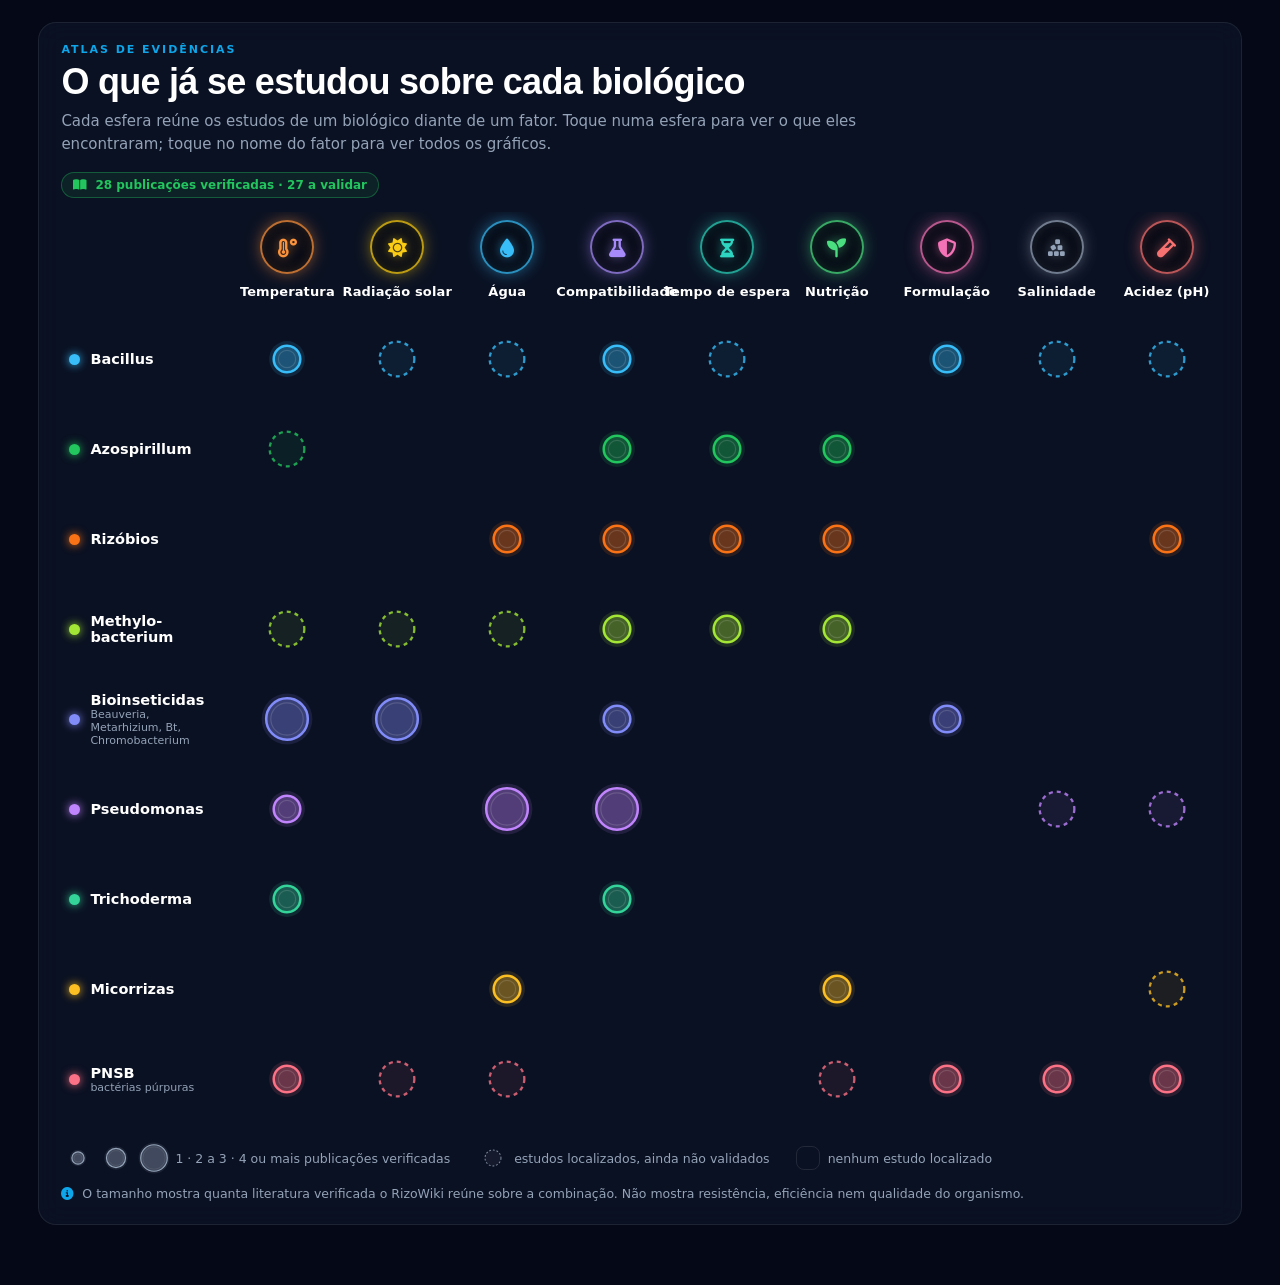
==== commit 9f2fd535: "Fatores revisada e aba Mecanismos de Ação - Matriz: esferas por número de publicações verificadas (1" ====
--- a/analytics.html
+++ b/analytics.html
@@ -27,76 +27,123 @@
   border:1px solid rgba(34,197,94,.35); padding:5px 11px; border-radius:999px; }
 html.embutido body { background:transparent; }
 .chip.ok { color:#22c55e; } .chip.pend { color:#eab308; }
-.sankey-panel { margin-top:18px; }
-.sk-info { --c:#22c55e; display:flex; gap:14px; align-items:flex-start; margin:14px 0 6px; padding:13px 16px; border-radius:14px; background:var(--chip);
-  border-left:4px solid var(--c); min-height:74px; }
-.sk-info > i { color:var(--c); font-size:20px; margin-top:2px; }
-.sk-info b { display:block; color:var(--c); font-size:13px; text-transform:uppercase; letter-spacing:.06em; margin-bottom:3px; }
-.sk-info span { font-size:13.5px; line-height:1.5; color:var(--text); }
-#sankey svg { display:block; overflow:visible; }
 .previa { display:inline-flex; gap:8px; align-items:center; font-size:12px; font-weight:700; color:#eab308; background:rgba(234,179,8,.1);
   border:1px solid rgba(234,179,8,.35); padding:5px 11px; border-radius:999px; }
 
+/* ORBES: mesmo padrão dos pontos da página da raiz (vidro escuro, borda e brilho na cor do item) */
+.orbes { display:flex; align-items:flex-start; gap:4px; }
+.orbe { --o:#38bdf8; position:relative; display:flex; flex-direction:column; align-items:center; gap:10px; min-width:96px; padding:8px 6px 6px;
+  background:none; border:0; border-radius:16px; color:var(--text); -webkit-tap-highlight-color:transparent; }
+.orbe-c { position:relative; width:54px; height:54px; border-radius:50%; display:grid; place-items:center; font-size:19px; color:var(--o);
+  background:rgba(0,0,0,.42); border:2px solid color-mix(in srgb, var(--o) 75%, transparent); backdrop-filter:blur(12px);
+  box-shadow:0 0 20px -6px var(--o), inset 0 0 14px color-mix(in srgb, var(--o) 16%, transparent); transition:all .4s cubic-bezier(.4,0,.2,1); }
+.orbe-c i { filter:drop-shadow(0 0 6px color-mix(in srgb, var(--o) 60%, transparent)); }
+.orbe-c::after { content:''; position:absolute; inset:-2px; border-radius:50%; border:2px solid var(--o); opacity:0; pointer-events:none; }
+.orbe b { font-size:13px; font-weight:700; color:var(--strong); white-space:nowrap; letter-spacing:.01em; transition:color .3s; }
+.orbe:hover .orbe-c, .orbe:focus-visible .orbe-c { transform:scale(1.1); background:rgba(0,0,0,.62); box-shadow:0 0 28px -2px var(--o); }
+.orbe:hover .orbe-c::after { animation:pulso 1.3s ease-out infinite; }
+@keyframes pulso { 0% { transform:scale(1); opacity:.55; } 100% { transform:scale(1.65); opacity:0; } }
+.orbe.on .orbe-c { transform:scale(1.16); background:rgba(255,255,255,.1); box-shadow:0 0 32px var(--o), inset 0 0 16px color-mix(in srgb, var(--o) 30%, transparent); }
+.orbe.on b { color:var(--o); }
+.orbes.tem-on .orbe:not(.on):not(:hover) .orbe-c { border-color:rgba(255,255,255,.18); color:var(--muted); box-shadow:none; }
+.orbes.tem-on .orbe:not(.on):not(:hover) .orbe-c i { filter:none; }
+.orbes.tem-on .orbe:not(.on):not(:hover) b { color:var(--muted); }
+html.light-mode .orbe-c { background:rgba(255,255,255,.75); box-shadow:0 4px 14px -6px var(--o); }
+html.light-mode .orbe:hover .orbe-c, html.light-mode .orbe.on .orbe-c { background:#fff; box-shadow:0 0 22px -4px var(--o); }
+html.light-mode .orbes.tem-on .orbe:not(.on):not(:hover) .orbe-c { border-color:#cbd5e1; }
+html.light-mode .orbe b { color:var(--strong); }
+
 /* navegação por fator */
-.nav { display:flex; gap:8px; overflow-x:auto; padding:4px 2px 10px; margin:16px 0 6px; scrollbar-width:thin; }
-.nav button { display:inline-flex; align-items:center; gap:8px; white-space:nowrap; min-height:48px; padding:10px 16px; border-radius:12px;
-  background:var(--chip); border:1px solid var(--chip-b); font-weight:700; font-size:14px; color:var(--text); transition:all .2s; }
-.nav button i { color:var(--muted); }
-.nav button.on { background:var(--accent); border-color:var(--accent); color:#fff; }
-.nav button.on i { color:#fff; }
-.nav button.soacervo { opacity:.55; cursor:default; }
+.nav { overflow-x:auto; padding:10px 2px 8px; margin:16px 0 6px; scrollbar-width:thin; }
+.nav-sep { flex:none; width:1px; align-self:stretch; margin:6px 6px; background:var(--panel-b); }
+.abas-med { flex-wrap:wrap; margin:12px 0 4px; padding:6px 0; }
+.hero-orbe { width:64px; height:64px; font-size:24px; margin-bottom:14px; }
+.nota-painel { font-size:12.5px; color:var(--muted); margin:6px 2px 4px; }
 
 /* MATRIZ */
 .matriz-rolagem { overflow-x:auto; margin-top:14px; padding-bottom:6px; }
-.matriz { display:grid; grid-template-columns:168px repeat(9, minmax(112px,1fr)); gap:6px; min-width:1220px; }
-.m-cab { display:flex; flex-direction:column; align-items:center; justify-content:flex-end; gap:5px; padding:6px 4px 10px; border-radius:12px;
-  background:none; border:0; color:var(--strong); font-weight:700; font-size:12.5px; text-align:center; line-height:1.2; min-height:72px; }
-.m-cab i { font-size:17px; color:var(--accent); }
-.m-cab:hover { background:var(--chip); }
-.m-cab.soacervo { color:var(--muted); cursor:default; }
-.m-cab.soacervo i { color:var(--muted); }
+.matriz { display:grid; grid-template-columns:minmax(80px,168px) repeat(9, minmax(0,1fr)); gap:6px; }
+.m-cab { display:flex; justify-content:center; align-items:flex-end; padding-bottom:6px; }
+.m-cab .orbe { min-width:0; width:100%; padding:8px 0 6px; }
+.orbe .r-curto { display:none; }
+.leg-fatores { display:none; }
+
 .m-org { display:flex; align-items:center; gap:10px; padding:0 8px; font-weight:700; color:var(--strong); font-size:14.5px; }
 .m-org i { width:11px; height:11px; border-radius:50%; flex:none; box-shadow:0 0 10px var(--c); background:var(--c); }
 .m-org small { display:block; font-weight:500; color:var(--muted); font-size:11px; }
-.tile { position:relative; min-height:96px; border-radius:14px; display:grid; grid-template-columns:52px 1fr; grid-template-rows:auto auto; align-items:center; column-gap:2px; padding:12px 8px 8px 2px; text-align:left;
-  background:linear-gradient(145deg, var(--bgc), transparent 120%); border:1px solid var(--bdc); transition:transform .15s, box-shadow .2s; }
-.tile:hover, .tile.sel { transform:translateY(-2px); box-shadow:0 10px 26px -10px var(--c); border-color:var(--c); }
-.tile svg { flex:none; overflow:visible; }
-.t-txt { display:flex; flex-direction:column; min-width:0; }
-.t-resp { grid-column:1 / -1; padding:2px 4px 0 8px; font-size:10.5px; color:var(--muted); font-weight:600; line-height:1.2; display:-webkit-box; -webkit-line-clamp:2; -webkit-box-orient:vertical; overflow:hidden; }
-.tile svg { width:52px; height:52px; }
-.t-num { font-family:'Space Grotesk', Inter, sans-serif; font-size:19px; color:var(--strong); line-height:1.15; white-space:nowrap; }
-.t-num.q { font-size:12px; font-family:Inter, sans-serif; white-space:normal; line-height:1.2; }
-.t-num.p { font-size:14.5px; letter-spacing:-.3px; }
-.t-pe { position:absolute; right:7px; bottom:5px; display:flex; gap:3px; }
-.t-pe span { width:5px; height:5px; border-radius:50%; background:var(--c); opacity:.75; }
-.t-acv { position:absolute; right:6px; top:5px; font-size:10px; font-weight:700; color:var(--muted); background:var(--chip); border:1px solid var(--chip-b);
-  padding:1px 6px; border-radius:999px; }
-.tile.acervo { --c:#64748b; background:repeating-linear-gradient(135deg, var(--hatch) 0 6px, transparent 6px 13px); border:1px dashed var(--chip-b);
-  justify-content:center; flex-direction:column; gap:2px; text-align:center; padding:6px; }
-.tile.acervo { display:flex; flex-direction:column; justify-content:center; align-items:center; padding:8px; text-align:center; }
-.tile.acervo b { font-size:12px; color:var(--text); }
-.tile.acervo small { font-size:11px; color:var(--muted); }
-.vazio { display:flex; align-items:center; justify-content:center; color:var(--faint); font-size:18px; min-height:96px; }
+.tile { position:relative; min-height:84px; border-radius:14px; display:grid; place-items:center; padding:4px;
+  background:transparent; border:1px solid transparent; transition:transform .15s, background .2s, border-color .2s; }
+.tile:hover, .tile.sel { background:color-mix(in srgb, var(--c) 9%, transparent); border-color:color-mix(in srgb, var(--c) 45%, transparent); }
+.tile:hover svg, .tile.sel svg { transform:scale(1.08); }
+.tile svg.esf { width:min(74px, 100%); height:auto; aspect-ratio:1; overflow:visible; transition:transform .15s; }
+.vazio { min-height:84px; }
 .legenda { display:flex; flex-wrap:wrap; gap:8px 26px; align-items:center; margin-top:14px; font-size:12.5px; color:var(--muted); }
-.legenda > span { display:inline-flex; align-items:center; gap:8px; }
-.leg-hatch { width:26px; height:18px; border-radius:5px; border:1px dashed var(--chip-b); background:repeating-linear-gradient(135deg, var(--hatch) 0 4px, transparent 4px 8px); }
+.legenda > span { display:inline-flex; align-items:center; gap:4px; }
+.legenda svg.esf { width:34px; height:34px; overflow:visible; }
+.leg-vazio { display:inline-block; width:24px; height:24px; border-radius:8px; border:1px solid var(--chip-b); margin-right:4px; }
+.nota-leg { font-size:12.5px; color:var(--muted); margin:10px 0 0; line-height:1.5; }
+.nota-leg i { color:var(--accent); margin-right:4px; }
 
 /* POPOVER junto do toque */
-.pop { position:fixed; z-index:60; width:min(420px, calc(100vw - 24px)); background:var(--pop); border:1px solid var(--panel-b); border-radius:16px;
+.pop { position:fixed; z-index:60; width:min(440px, calc(100vw - 24px)); max-height:calc(100vh - 16px); overflow:auto; background:var(--pop); border:1px solid var(--panel-b); border-radius:16px;
   box-shadow:var(--shadow); padding:16px 16px 14px; border-top:4px solid var(--c); animation:aparece .15s ease-out; }
 @keyframes aparece { from { opacity:0; transform:translateY(6px) scale(.98); } to { opacity:1; transform:none; } }
-.pop h3 { font-size:16px; padding-right:34px; }
-.pop .sub { font-size:12px; color:var(--muted); margin:3px 0 10px; }
-.pop .fechar { position:absolute; right:10px; top:8px; width:34px; height:34px; border-radius:10px; border:0; background:var(--chip); color:var(--muted); }
-.pop-item { display:grid; grid-template-columns:64px 1fr; gap:10px; padding:10px 0; border-top:1px solid var(--grid); align-items:center; }
-.pop-item p { margin:0; font-size:13.5px; line-height:1.4; color:var(--text); }
-.pop-item small { display:block; color:var(--muted); font-size:11.5px; margin-top:3px; }
-.pop-num { font-family:'Space Grotesk', Inter, sans-serif; font-weight:700; font-size:20px; color:var(--c); text-align:center; line-height:1.1; }
-.pop-num small { font-family:Inter, sans-serif; font-size:10px; color:var(--muted); font-weight:600; }
-.pop-ir { margin-top:10px; width:100%; min-height:46px; border-radius:12px; border:0; background:var(--c); color:#0b1020; font-weight:800; font-size:14px; }
-.pop-acv { font-size:12.5px; color:var(--muted); line-height:1.45; }
-.pop-acv li { margin:3px 0; }
+.pop .fechar, .ficha .fechar { position:absolute; right:10px; top:8px; width:38px; height:38px; border-radius:10px; border:0; background:var(--chip); color:var(--muted); }
+.pop-cab { display:flex; gap:12px; align-items:center; padding-right:40px; }
+.pop-ic { width:40px; height:40px; flex:none; border-radius:12px; display:grid; place-items:center; color:var(--c); background:color-mix(in srgb, var(--c) 15%, transparent); border:1px solid color-mix(in srgb, var(--c) 40%, transparent); }
+.pop h3 { font-size:16px; } .pop h3 span { color:var(--muted); font-weight:500; }
+.pop .sub { font-size:12px; color:var(--muted); margin:3px 0 0; font-style:italic; }
+.pop-cont { display:flex; flex-wrap:wrap; gap:6px; margin:12px 0 4px; }
+.pop-cont span { font-size:12px; color:var(--muted); background:var(--chip); border:1px solid var(--chip-b); border-radius:999px; padding:3px 10px; }
+.pop-cont b { color:var(--strong); font-family:'Space Grotesk', Inter, sans-serif; }
+.pend { color:#eab308 !important; } .pend b { color:#eab308 !important; } .ok { color:#22c55e; }
+.pop-meio { display:grid; grid-template-columns:150px 1fr; gap:12px; align-items:center; margin-top:6px; }
+.anel { width:150px; height:150px; display:block; }
+.fatia { cursor:pointer; transition:opacity .15s; }
+.pop-leg { display:flex; flex-direction:column; gap:4px; }
+.leg-cat { display:grid; grid-template-columns:12px 1fr auto; gap:8px; align-items:center; text-align:left; min-height:40px; padding:6px 10px; border-radius:10px; border:1px solid transparent; background:none; font-size:13px; color:var(--text); }
+.leg-cat i { width:12px; height:12px; border-radius:50%; }
+.leg-cat b { color:var(--strong); font-family:'Space Grotesk', Inter, sans-serif; font-size:15px; }
+.leg-cat:hover, .leg-cat.on { background:var(--chip); border-color:var(--chip-b); }
+.pop-cat { margin:8px 0 0; padding:10px; border-radius:12px; background:var(--chip); }
+.pop-cat > b { display:block; font-size:12px; text-transform:uppercase; letter-spacing:.06em; margin-bottom:4px; }
+.ref-ex { display:flex; justify-content:space-between; align-items:center; gap:10px; width:100%; min-height:44px; text-align:left; padding:8px 4px; border:0; border-top:1px solid var(--grid); background:none; font-size:13px; line-height:1.4; color:var(--text); }
+.ref-ex small { display:block; color:var(--muted); font-size:11.5px; margin-top:2px; }
+.ref-ex i { color:var(--muted); flex:none; }
+.pop-sint { font-size:13.5px; line-height:1.5; color:var(--strong); margin:12px 0 4px; }
+.pop-obs { font-size:11.5px; line-height:1.45; color:var(--muted); margin:4px 0 0; }
+.pop-bts { display:grid; grid-template-columns:1fr 1fr; gap:8px; margin-top:12px; }
+.pop-bts button { min-height:46px; border-radius:12px; font-weight:800; font-size:13.5px; border:1px solid var(--c); background:none; color:var(--strong); }
+.pop-bts .pop-ir { background:var(--c); color:#0b1020; }
+.pop-bts .pop-volta { grid-column:1 / -1; }
+.pop-lista { margin-top:8px; }
+.pop-lista .ref { padding:10px 0; border-top:1px solid var(--grid); }
+.pop-lista .ref > p { margin:0; font-size:13px; line-height:1.45; color:var(--strong); }
+.pop-lista .ref > small { display:block; font-size:11.5px; color:var(--muted); margin:3px 0 4px; }
+.pop-lista .ref a { font-size:12px; color:var(--accent); word-break:break-all; }
+
+/* NÍVEL 2: dica junto do toque */
+.dica { position:absolute; z-index:80; max-width:min(320px, calc(100vw - 16px)); background:var(--pop); border:1px solid var(--panel-b); border-radius:12px;
+  box-shadow:var(--shadow); padding:10px 40px 10px 12px; font-size:12.5px; line-height:1.45; color:var(--text); animation:aparece .12s ease-out; }
+.dica[hidden] { display:none; }
+.dica b { color:var(--strong); font-size:14px; } .dica small { color:var(--muted); }
+.dica-x { position:absolute; right:6px; top:6px; width:30px; height:30px; border-radius:8px; border:0; background:var(--chip); color:var(--muted); }
+[data-tip] { cursor:pointer; }
+.dica-on { stroke:var(--strong); stroke-width:2.5; }
+.nota-curva { font-size:11px; color:var(--muted); margin:2px 0 0; font-style:italic; }
+
+/* NÍVEL 3: ficha do estudo */
+.ficha-fundo { position:absolute; left:0; top:0; width:100%; z-index:90; background:rgba(2,6,23,.55); backdrop-filter:blur(2px); }
+html.light-mode .ficha-fundo { background:rgba(15,23,42,.25); }
+.ficha { position:absolute; left:50%; transform:translateX(-50%); width:min(720px, calc(100vw - 24px)); background:var(--pop); border:1px solid var(--panel-b);
+  border-top:4px solid var(--c); border-radius:18px; box-shadow:var(--shadow); padding:20px 22px; }
+.ficha h3 { font-size:19px; padding-right:44px; }
+.ficha .org { font-size:13px; color:var(--muted); font-style:italic; margin:4px 0 10px; }
+.ficha .resultado { font-weight:700; color:var(--strong); font-size:15px; margin:0 0 6px; }
+.ficha .sentido { font-size:14px; line-height:1.55; margin:0 0 10px; }
+.fx-l { display:grid; grid-template-columns:170px 1fr; gap:12px; padding:9px 0; border-top:1px solid var(--grid); font-size:13px; line-height:1.5; }
+.fx-l b { color:var(--muted); font-size:11.5px; text-transform:uppercase; letter-spacing:.06em; padding-top:2px; }
+.fx-l a { color:var(--accent); word-break:break-all; }
 
 /* FATOR */
 .hero { display:grid; grid-template-columns:1fr minmax(260px,380px); gap:22px; align-items:end; }
@@ -110,7 +157,14 @@
 .integrado .cab p { margin:4px 0 0; color:var(--muted); font-size:13px; }
 .linha-int { cursor:pointer; }
 .linha-int:hover rect.fundo { fill:var(--chip); }
-.cards { display:grid; grid-template-columns:repeat(2, minmax(0,1fr)); gap:16px; margin-top:18px; }
+.cards { display:grid; grid-template-columns:repeat(2, minmax(0,1fr)); gap:16px; margin-top:12px; }
+.paineis { display:grid; grid-template-columns:repeat(auto-fit, minmax(min(100%, 460px), 1fr)); gap:14px; }
+.painel-med { border:1px solid var(--panel-b); border-radius:14px; padding:12px 14px 6px; background:var(--chip); }
+.painel-med h3 { font-size:14px; margin-bottom:4px; }
+.painel-med svg.g { width:100%; height:auto; display:block; overflow:visible; }
+.secao-med { margin-top:26px; }
+.med-tit { display:flex; align-items:baseline; gap:10px; font-size:19px; padding:0 4px; }
+.med-tit small { font-family:Inter, sans-serif; font-size:12.5px; color:var(--muted); font-weight:600; letter-spacing:0; }
 .card { background:var(--panel); border:1px solid var(--panel-b); border-radius:18px; padding:18px 20px 14px; scroll-margin-top:20px; transition:box-shadow .4s, border-color .4s; }
 .card.realce { border-color:var(--c); box-shadow:0 0 0 3px color-mix(in srgb, var(--c) 35%, transparent); }
 .card-top { display:flex; gap:8px; align-items:center; flex-wrap:wrap; margin-bottom:8px; }
@@ -123,6 +177,8 @@
 .card svg.g { width:100%; height:auto; display:block; overflow:visible; }
 .card .resultado { font-weight:700; color:var(--strong); font-size:14.5px; margin:8px 0 3px; }
 .card .sentido { font-size:13.5px; line-height:1.5; margin:0 0 6px; }
+.card-pe { display:flex; justify-content:space-between; align-items:center; gap:10px; flex-wrap:wrap; border-top:1px solid var(--grid); margin-top:10px; padding-top:8px; font-size:12px; color:var(--muted); }
+.ver-estudo { min-height:42px; padding:6px 14px; border-radius:10px; border:1px solid color-mix(in srgb, var(--c) 50%, transparent); background:color-mix(in srgb, var(--c) 10%, transparent); font-weight:700; font-size:13px; color:var(--strong); }
 .card .conta { font-size:12px; color:var(--muted); margin:6px 0; padding:8px 10px; border-radius:10px; background:var(--chip); }
 details.fonte { border-top:1px solid var(--grid); margin-top:8px; padding-top:6px; }
 details.fonte summary { cursor:pointer; min-height:40px; display:flex; align-items:center; gap:8px; font-size:13px; font-weight:700; color:var(--muted); list-style:none; }
@@ -133,12 +189,33 @@
 .leg-serie i { display:inline-block; width:10px; height:10px; border-radius:50%; margin-right:5px; vertical-align:-1px; }
 .tema { position:fixed; right:14px; bottom:14px; z-index:50; min-height:44px; padding:8px 14px; border-radius:12px; background:var(--panel); border:1px solid var(--panel-b); font-size:12px; font-weight:700; }
 @media (max-width:900px) { .cards { grid-template-columns:1fr; } .hero { grid-template-columns:1fr; } }
+@media (max-width:520px) { .pop-meio { grid-template-columns:1fr; justify-items:center; } .fx-l { grid-template-columns:1fr; gap:2px; } .ficha { padding:16px; } }
+/* tablet: nome curto */
+@media (max-width:1180px) {
+  .m-cab .r-cheio { display:none; } .m-cab .r-curto { display:block; font-size:12px; }
+  .m-cab .orbe-c { width:46px; height:46px; font-size:17px; }
+  .tile { min-height:70px; } .vazio { min-height:70px; }
+}
+/* celular: só o ícone no cabeçalho e uma legenda logo abaixo */
+@media (max-width:640px) {
+  .wrap { padding:14px 8px 40px; } .panel { padding:16px 12px; border-radius:14px; }
+  .matriz { gap:2px; grid-template-columns:78px repeat(9, minmax(0,1fr)); }
+  .m-cab .r-curto { display:none; }
+  .m-cab .orbe { gap:0; padding:4px 0; } .m-cab .orbe-c { width:min(30px, 100%); height:auto; aspect-ratio:1; font-size:12px; border-width:1.5px; }
+  .m-org { padding:0 2px; gap:5px; font-size:11.5px; line-height:1.15; hyphens:manual; } .m-org i { width:8px; height:8px; } .m-org small { display:none; }
+  .tile { min-height:46px; padding:1px; border-radius:8px; } .vazio { min-height:46px; }
+  .matriz-rolagem { overflow:visible; } .tile svg.esf { transform:scale(1.3); } .tile:hover svg, .tile.sel svg { transform:scale(1.4); }
+  .leg-fatores { display:flex; flex-wrap:wrap; gap:6px; margin-top:12px; }
+  .leg-fatores button { display:inline-flex; align-items:center; gap:6px; min-height:34px; padding:4px 10px 4px 6px; border-radius:999px; font-size:12px; font-weight:700;
+    color:var(--strong); background:rgba(0,0,0,.3); border:1px solid color-mix(in srgb, var(--o) 55%, transparent); }
+  .leg-fatores button i { color:var(--o); width:20px; text-align:center; }
+  h1 { font-size:24px; }
+}
 </style>
 </head>
 <body>
 <div class="wrap" id="app"></div>
 <div id="pop-raiz"></div>
-<script src="lib/d3.v7.min.js"></script>
 <script src="js/fatores_dados.js"></script>
 <script src="js/fatores.js"></script>
 </body>
